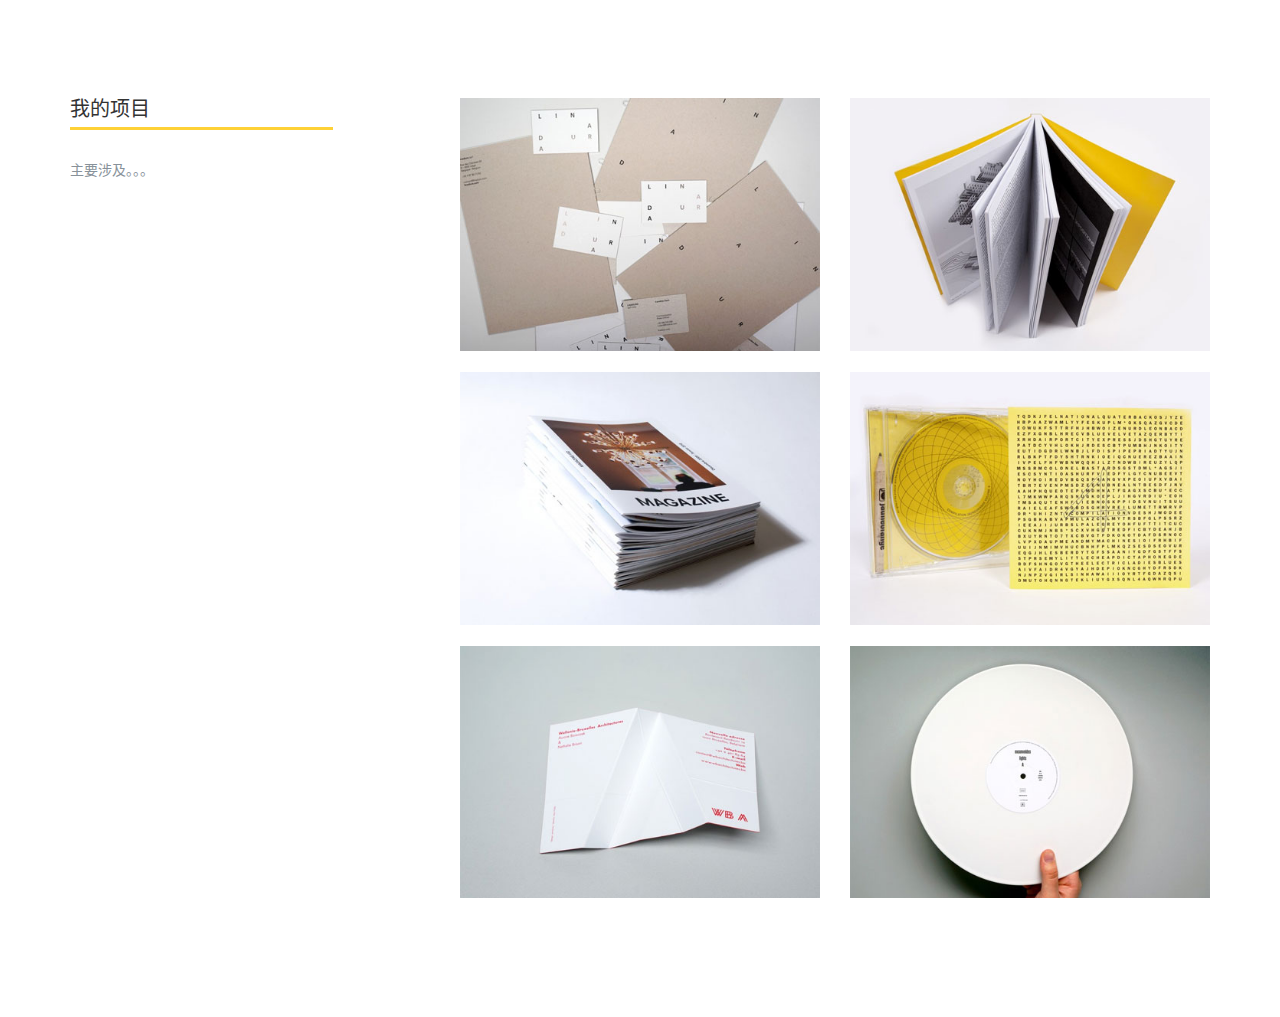
==== skills.html @ aedcab9d "add skills" ====
<!DOCTYPE html>
<html lang="zh-CN">
<head>
    <meta charset="UTF-8">
    <meta http-equiv="X-UA-Compatible" content="IE=edge">
    <meta name="viewport" content="width=device-width,initial-scale=1">

    <title>Projects</title>

    <!-- Bootstrap -->
    <link href="css/bootstrap.min.css" rel="stylesheet">

    <!-- style.css -->
    <link href="css/skills-style.css" rel="stylesheet">

    <!--&lt;!&ndash; Animate.css &ndash;&gt;-->
    <!--<link rel="stylesheet" href="./css/animate.css">-->

    <!-- 以下两个插件用于在IE8以及以下版本浏览器支持HTML5元素和媒体查询，如果不需要用可以移除 -->
    <!--[if lt IE 9]>
    <!--<script src="https://oss.maxcdn.com/libs/html5shiv/3.7.0/html5shiv.js"></script>-->
    <!--<script src="https://oss.maxcdn.com/libs/respond.js/1.4.2/respond.min.js"></script>-->
    <![endif]-->

</head>
<body>
    <!-- projects -->
    <section data-spy="scroll" id="projects">
        <div class="container">
            <div class="row row-padded">
                <div class="col-md-3">
                    <h2 class="section-title to-animate">
                        我的项目
                        <span></span>
                    </h2>
                    <p class="to-animate">主要涉及。。。</p>
                </div>
                <div class="col-md-8 col-md-push-1">
                    <div class="row">
                        <div class="col-md-6 col-sm-6 col-xs-6 col-xxs-12 project to-animate">
                            <a href="">
                                <p class="overlay-title">覆盖文本-项目名称</p>
                                <p class="overlay-text">覆盖文本-项目技术</p>
                                <div class="overlay-bgColor"></div>
                                <img src="images/work_1.jpg" alt="" class="pro-img">
                            </a>
                        </div>
                        <div class="col-md-6 col-sm-6 col-xs-6 col-xxs-12 project to-animate">
                            <a href="">
                                <p class="overlay-title">覆盖文本-项目名称</p>
                                <p class="overlay-text">覆盖文本-项目技术</p>
                                <div class="overlay-bgColor"></div>
                                <img src="images/work_2.jpg" alt=""  class="pro-img">
                            </a>
                        </div>
                        <div class="col-md-6 col-sm-6 col-xs-6 col-xxs-12 project to-animate">
                            <a href="">
                                <p class="overlay-title">覆盖文本-项目名称</p>
                                <p class="overlay-text">覆盖文本-项目技术</p>
                                <div class="overlay-bgColor"></div>
                                <img src="images/work_3.jpg" alt=""  class="pro-img">
                            </a>
                        </div>
                        <div class="col-md-6 col-sm-6 col-xs-6 col-xxs-12 project to-animate">
                            <a href="">
                                <p class="overlay-title">覆盖文本-项目名称</p>
                                <p class="overlay-text">覆盖文本-项目技术</p>
                                <div class="overlay-bgColor"></div>
                                <img src="images/work_4.jpg" alt=""  class="pro-img">
                            </a>
                        </div>
                        <div class="col-md-6 col-sm-6 col-xs-6 col-xxs-12 project to-animate">
                            <a href="">
                                <p class="overlay-title">覆盖文本-项目名称</p>
                                <p class="overlay-text">覆盖文本-项目技术</p>
                                <div class="overlay-bgColor"></div>
                                <img src="images/work_5.jpg" alt=""  class="pro-img">
                            </a>
                        </div>
                        <div class="col-md-6 col-sm-6 col-xs-6 col-xxs-12 project to-animate">
                            <a href="">
                                <p class="overlay-title">覆盖文本-项目名称</p>
                                <p class="overlay-text">覆盖文本-项目技术</p>
                                <div class="overlay-bgColor"></div>
                                <img src="images/work_6.jpg" alt=""  class="pro-img">
                            </a>
                        </div>
                    </div>
                </div>
            </div>
        </div>
    </section>

    <script src="js/jquery.min.js"></script>
    <script>
        //projectHover
        var projectHover = function(){
            $('div.project a').mouseenter(function(){
                $(this).find('.overlay-bgColor').stop().animate({
                    opacity: .8
                }, 400 );
                $(this).find('p').stop().animate({
                    opacity: 1
                }, 400 );

            }).mouseleave(function(){
                $(this).find('.overlay-bgColor, p').stop().animate({
                    opacity: 0
                }, 400 );
            });
        }

        //Animate projects
        var animateProjects = function(){
            if( $("#projects").length > 0 ){
                $("#projects .to-animate").each(function(index){
                    var el = $(this);
                    setTimeout(function(){
                        el.addClass("fadeInUp animated");
                    },index*200,'easeInOutExpo')
                })
            }
        }

        var projectsWayPoint = function() {
            if ($('#projects').length > 0 ) {
                $('#projects').waypoint( function( direction ) {
                    if( direction === 'down' && !$(this).hasClass('animated') ) {
                        setTimeout( animateProjects , 200);
                        $(this).addClass('animated');
                    }
                } , { offset: '90%' } );
            }
        };

        projectHover();
        animateProjects();
        projectsWayPoint();
    </script>
</body>
</html>
---- css/skills-style.css ----
@charset "UTF-8";

/* reset */
body,
html {
    font-family: sans-serif;       /*无衬线字体*/
    -ms-text-size-adjust: 100%;
    -webkit-text-size-adjust: 100%;
    color: #777;
    width: 100%;
}
h1 {
    font-size: 72px;
    font-weight: 700;
    margin: 0;
}
h2 {
    margin: 0;
    color: #333;
    font-size: 20px;
    font-weight: 400;
}
a:hover,
a:focus {
    text-decoration: none;
    color: #fcb322;
    outline: none;
}
ul {
    list-style: none;
}
/*.to-animate {*/
    /*opacity: 0;*/
/*}*/

/* public */
.section-title {
    font-size: 20px;
    position: relative;
    font-weight: 400;
    margin-top: 0;
    margin-bottom: 1.5em;
    padding-bottom: 10px;
}
.section-title>span {
    display: block;
    width: 100%;
    bottom: 0;
    height: 3px;
    position: absolute;
    background: #fed136;
}
.row-padded {
    padding: 7em 0;
}
.text-center {
    text-align: center;
}
.current >a{
    background-color: #fed136;
    border-radius: 3px;
}

/* projects */
#projects {
    position: relative;
}
#projects .section-title+p {
    color: #88929a;
}
div.project a {
    margin-bottom: 1.5em;
    display: block;
    position: relative;
}
/*.visible {*/
/*opacity: 1!important;*/
/*color: #fff;*/
/*}*/
#projects .overlay-bgColor {
    position: absolute;
    left: 0;
    right: 0;
    bottom: 0;
    top: 0;
    background: rgba(254, 209, 54, .8);
    z-index: 8;
    opacity: 0;
}
#projects .overlay-title {
    position: absolute;
    top: 40%;
    text-align: center;
    width: 100%;
    margin-top: -15px;
    z-index: 9;
    color: #fff;
    font-size: 20px;
    opacity: 0;
}
#projects .overlay-text {
    position: absolute;
    top: 60%;
    text-align: center;
    width: 100%;
    margin-top: -15px;
    z-index: 9;
    color: #fff;
    font-size: 16px;
    opacity: 0;
}
@media screen and (max-width: 480px) {
    .col-xxs-12 {
        float: none;
        display: block;
        clear: both;
        width: 100%;
    }
}
.pro-img {
    display: block;
    max-width: 100%;
    height: auto;
}
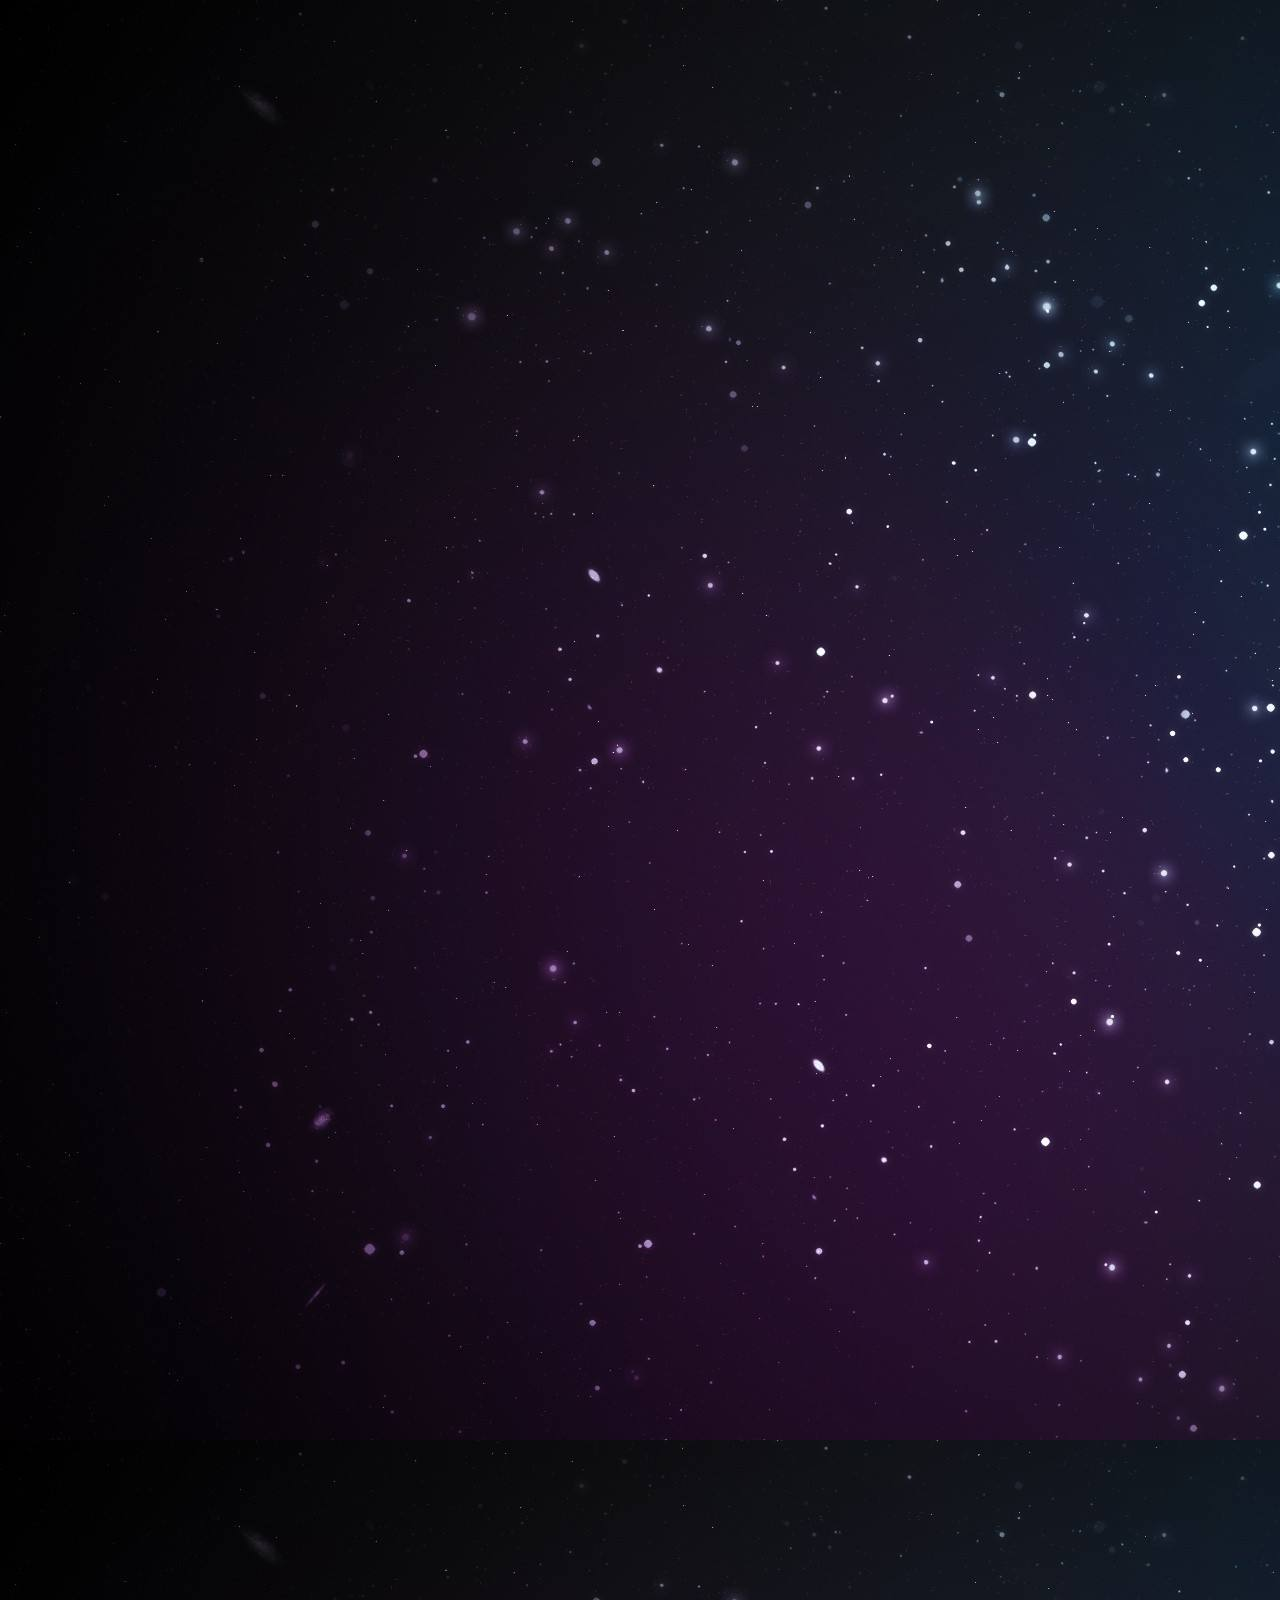
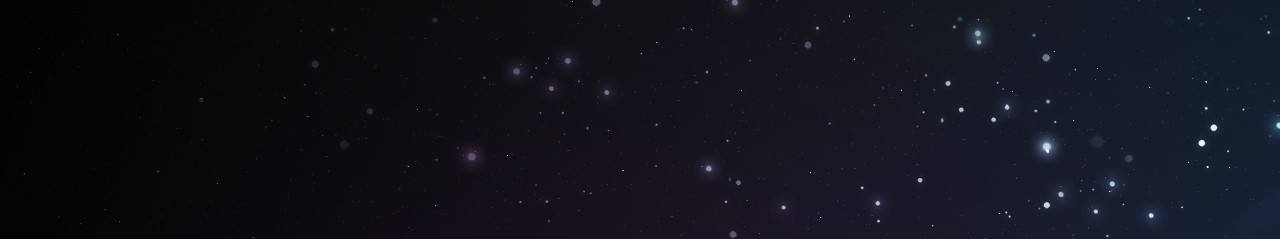
==== commit 344b4e2e: "a" ====
--- a/skills.html
+++ b/skills.html
@@ -14,7 +14,7 @@
     <link href="css/skills-style.css" rel="stylesheet">
 
     <!--&lt;!&ndash; Animate.css &ndash;&gt;-->
-    <!--<link rel="stylesheet" href="./css/animate.css">-->
+    <link rel="stylesheet" href="./css/animate.css">
 
     <!-- 以下两个插件用于在IE8以及以下版本浏览器支持HTML5元素和媒体查询，如果不需要用可以移除 -->
     <!--[if lt IE 9]>
@@ -85,6 +85,54 @@
                                 <img src="images/work_6.jpg" alt=""  class="pro-img">
                             </a>
                         </div>
+                        <div class="col-md-6 col-sm-6 col-xs-6 col-xxs-12 project to-animate">
+                            <a href="">
+                                <p class="overlay-title">覆盖文本-项目名称</p>
+                                <p class="overlay-text">覆盖文本-项目技术</p>
+                                <div class="overlay-bgColor"></div>
+                                <img src="images/work_5.jpg" alt=""  class="pro-img">
+                            </a>
+                        </div>
+                        <div class="col-md-6 col-sm-6 col-xs-6 col-xxs-12 project to-animate">
+                            <a href="">
+                                <p class="overlay-title">覆盖文本-项目名称</p>
+                                <p class="overlay-text">覆盖文本-项目技术</p>
+                                <div class="overlay-bgColor"></div>
+                                <img src="images/work_6.jpg" alt=""  class="pro-img">
+                            </a>
+                        </div>
+                        <div class="col-md-6 col-sm-6 col-xs-6 col-xxs-12 project to-animate">
+                            <a href="">
+                                <p class="overlay-title">覆盖文本-项目名称</p>
+                                <p class="overlay-text">覆盖文本-项目技术</p>
+                                <div class="overlay-bgColor"></div>
+                                <img src="images/work_5.jpg" alt=""  class="pro-img">
+                            </a>
+                        </div>
+                        <div class="col-md-6 col-sm-6 col-xs-6 col-xxs-12 project to-animate">
+                            <a href="">
+                                <p class="overlay-title">覆盖文本-项目名称</p>
+                                <p class="overlay-text">覆盖文本-项目技术</p>
+                                <div class="overlay-bgColor"></div>
+                                <img src="images/work_6.jpg" alt=""  class="pro-img">
+                            </a>
+                        </div>
+                        <div class="col-md-6 col-sm-6 col-xs-6 col-xxs-12 project to-animate">
+                            <a href="">
+                                <p class="overlay-title">覆盖文本-项目名称</p>
+                                <p class="overlay-text">覆盖文本-项目技术</p>
+                                <div class="overlay-bgColor"></div>
+                                <img src="images/work_5.jpg" alt=""  class="pro-img">
+                            </a>
+                        </div>
+                        <div class="col-md-6 col-sm-6 col-xs-6 col-xxs-12 project to-animate">
+                            <a href="">
+                                <p class="overlay-title">覆盖文本-项目名称</p>
+                                <p class="overlay-text">覆盖文本-项目技术</p>
+                                <div class="overlay-bgColor"></div>
+                                <img src="images/work_6.jpg" alt=""  class="pro-img">
+                            </a>
+                        </div>
                     </div>
                 </div>
             </div>
@@ -92,7 +140,11 @@
     </section>
 
     <script src="js/jquery.min.js"></script>
+<script src="http://static.ricefur.cn/static/resume/js/jquery.easing.1.3.js"></script>
+    <script src="http://static.ricefur.cn/static/resume/js/jquery.waypoints.min.js"></script>
+	
     <script>
+    $(function(){
         //projectHover
         var projectHover = function(){
             $('div.project a').mouseenter(function(){
@@ -136,6 +188,7 @@
         projectHover();
         animateProjects();
         projectsWayPoint();
+    });
     </script>
 </body>
 </html>--- a/css/skills-style.css
+++ b/css/skills-style.css
@@ -16,7 +16,7 @@
 }
 h2 {
     margin: 0;
-    color: #333;
+    color: #fff;
     font-size: 20px;
     font-weight: 400;
 }
@@ -29,9 +29,9 @@
 ul {
     list-style: none;
 }
-/*.to-animate {*/
-    /*opacity: 0;*/
-/*}*/
+.to-animate {
+    opacity: 0;
+}
 
 /* public */
 .section-title {
@@ -64,6 +64,7 @@
 /* projects */
 #projects {
     position: relative;
+    background-image: url(../images/header_bg.jpg);
 }
 #projects .section-title+p {
     color: #88929a;
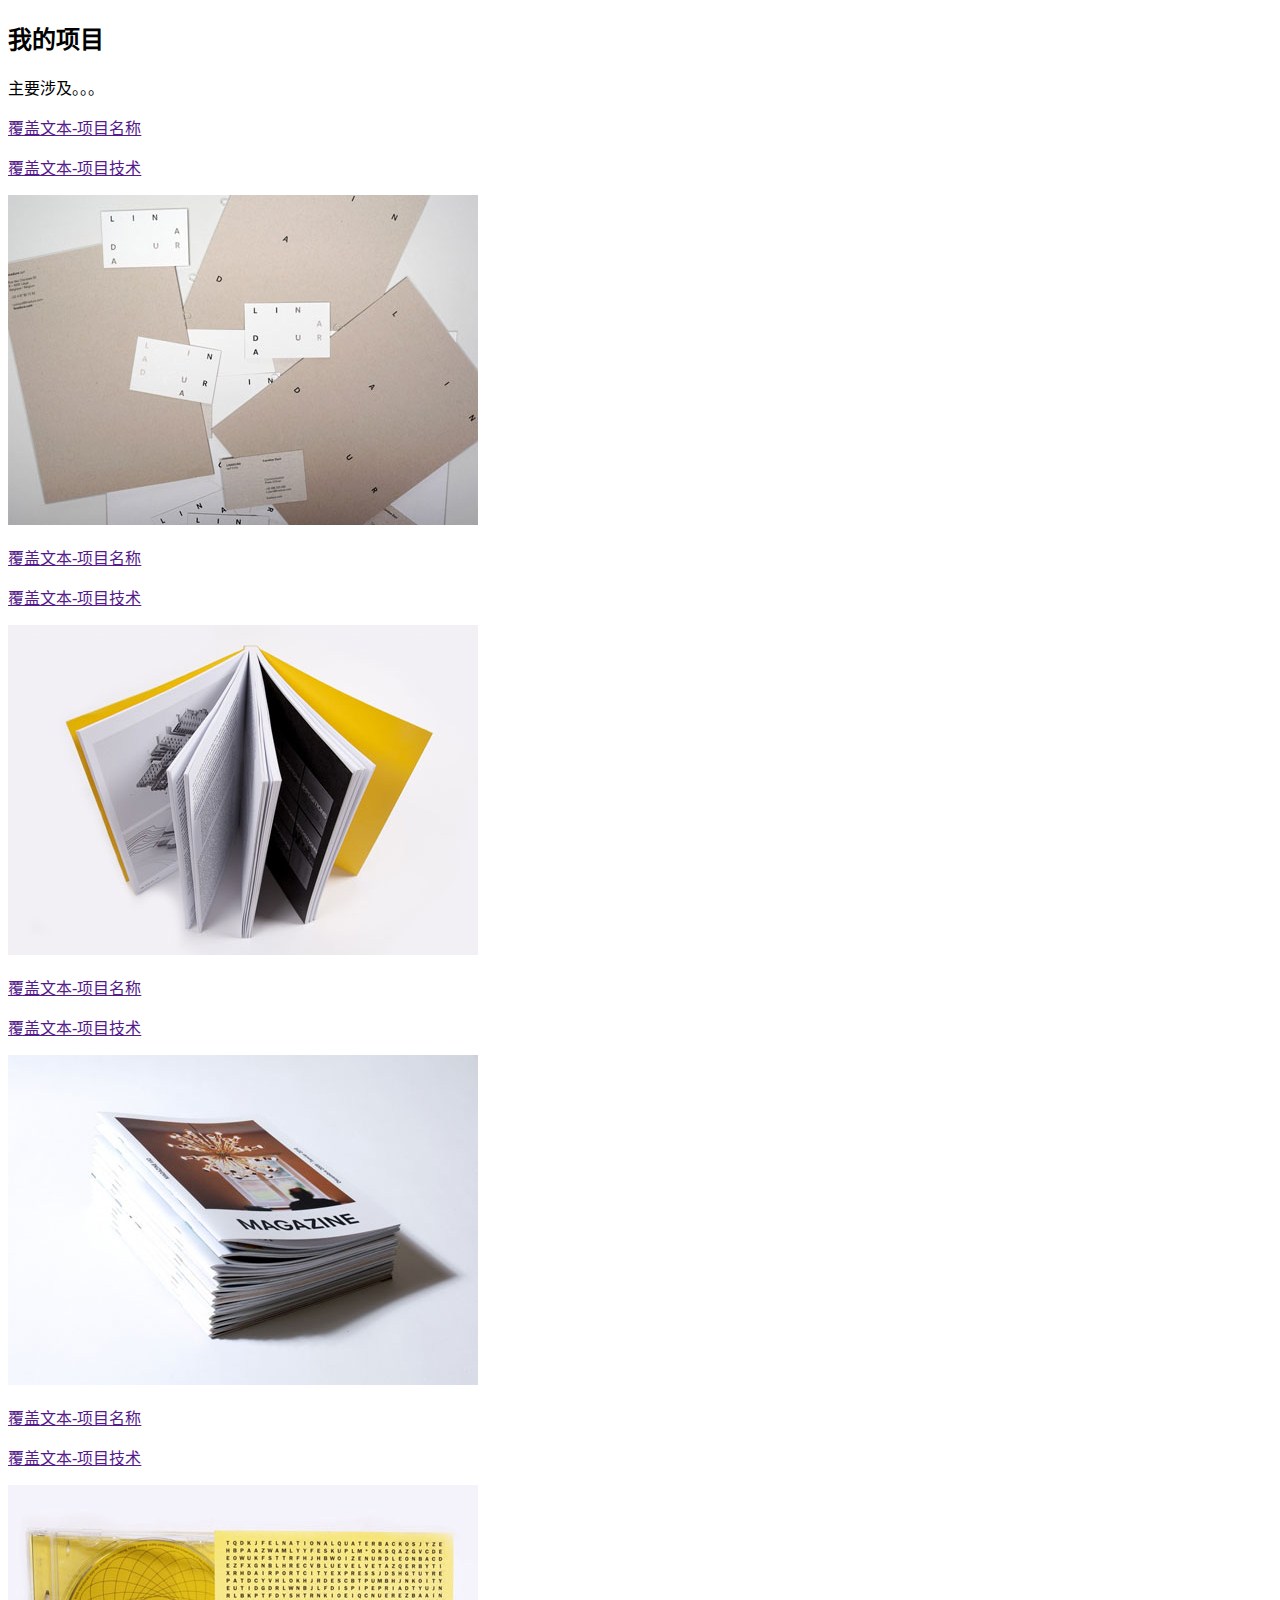
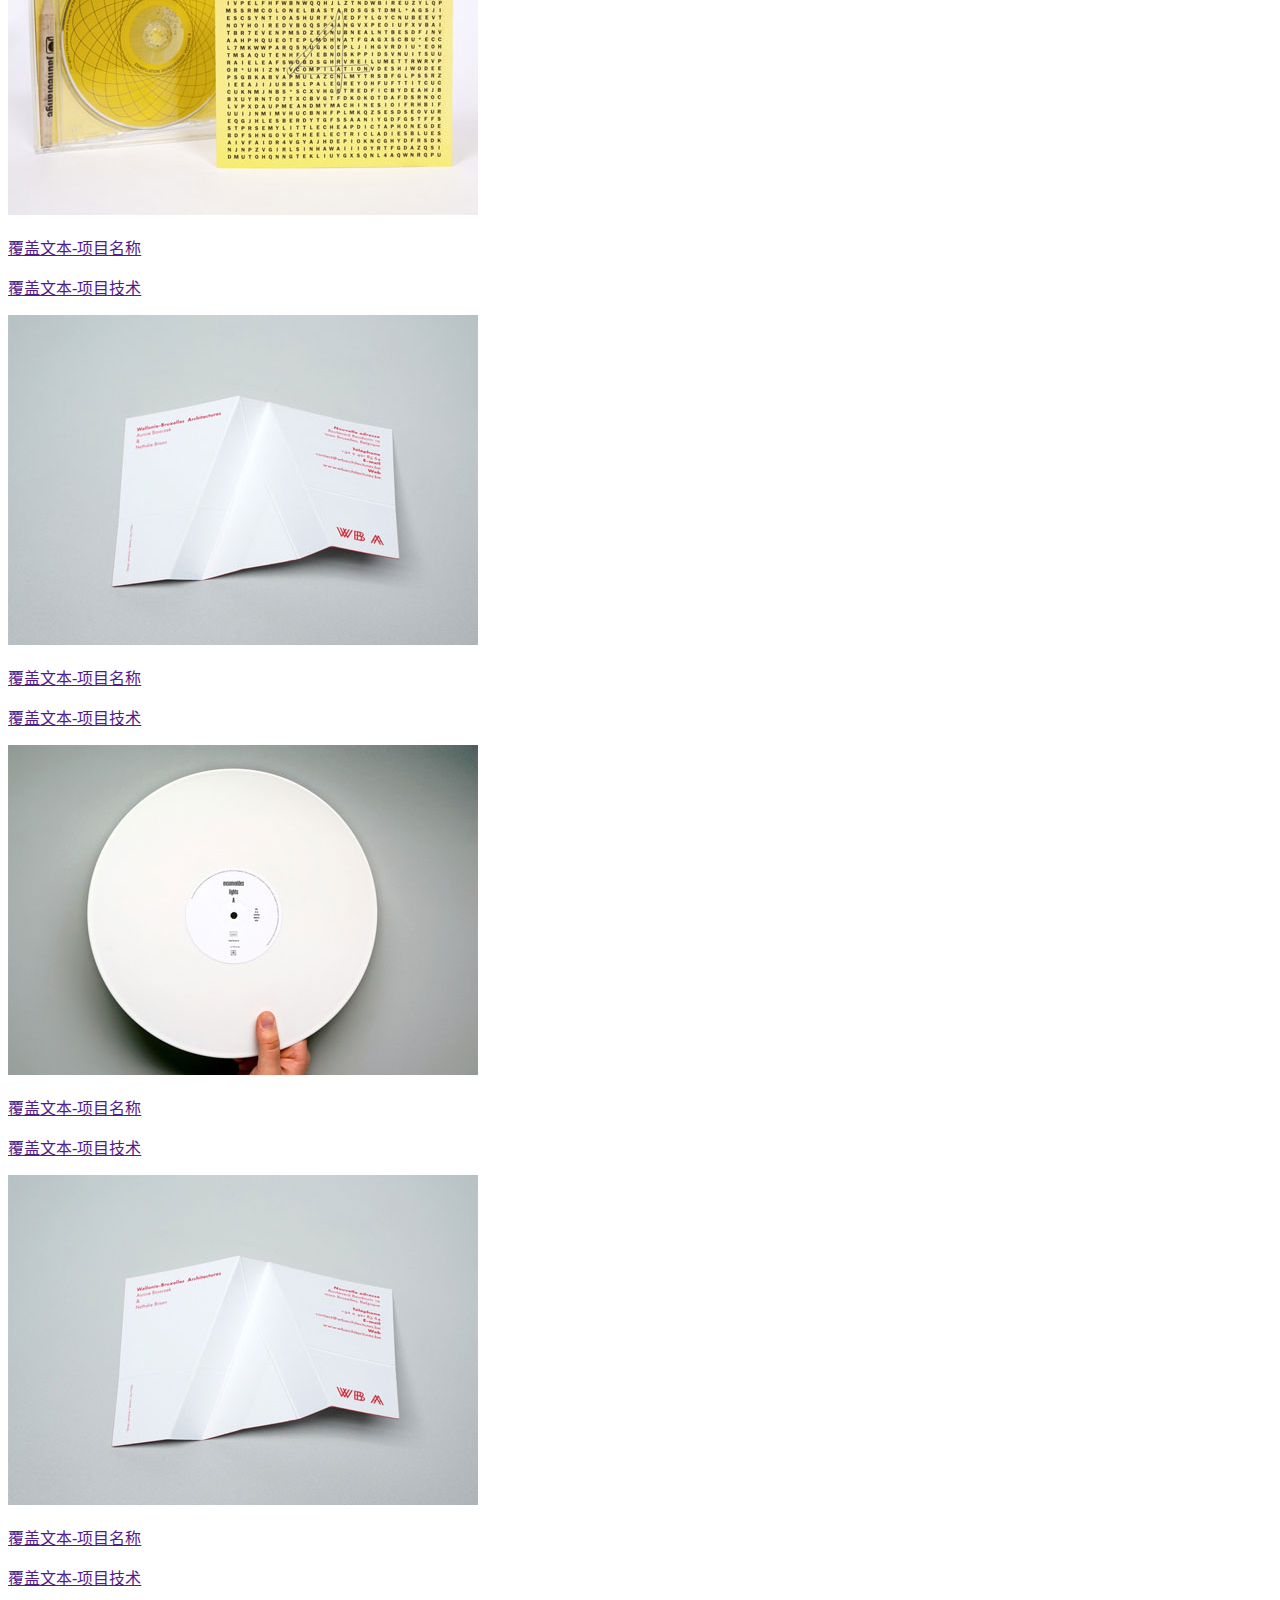
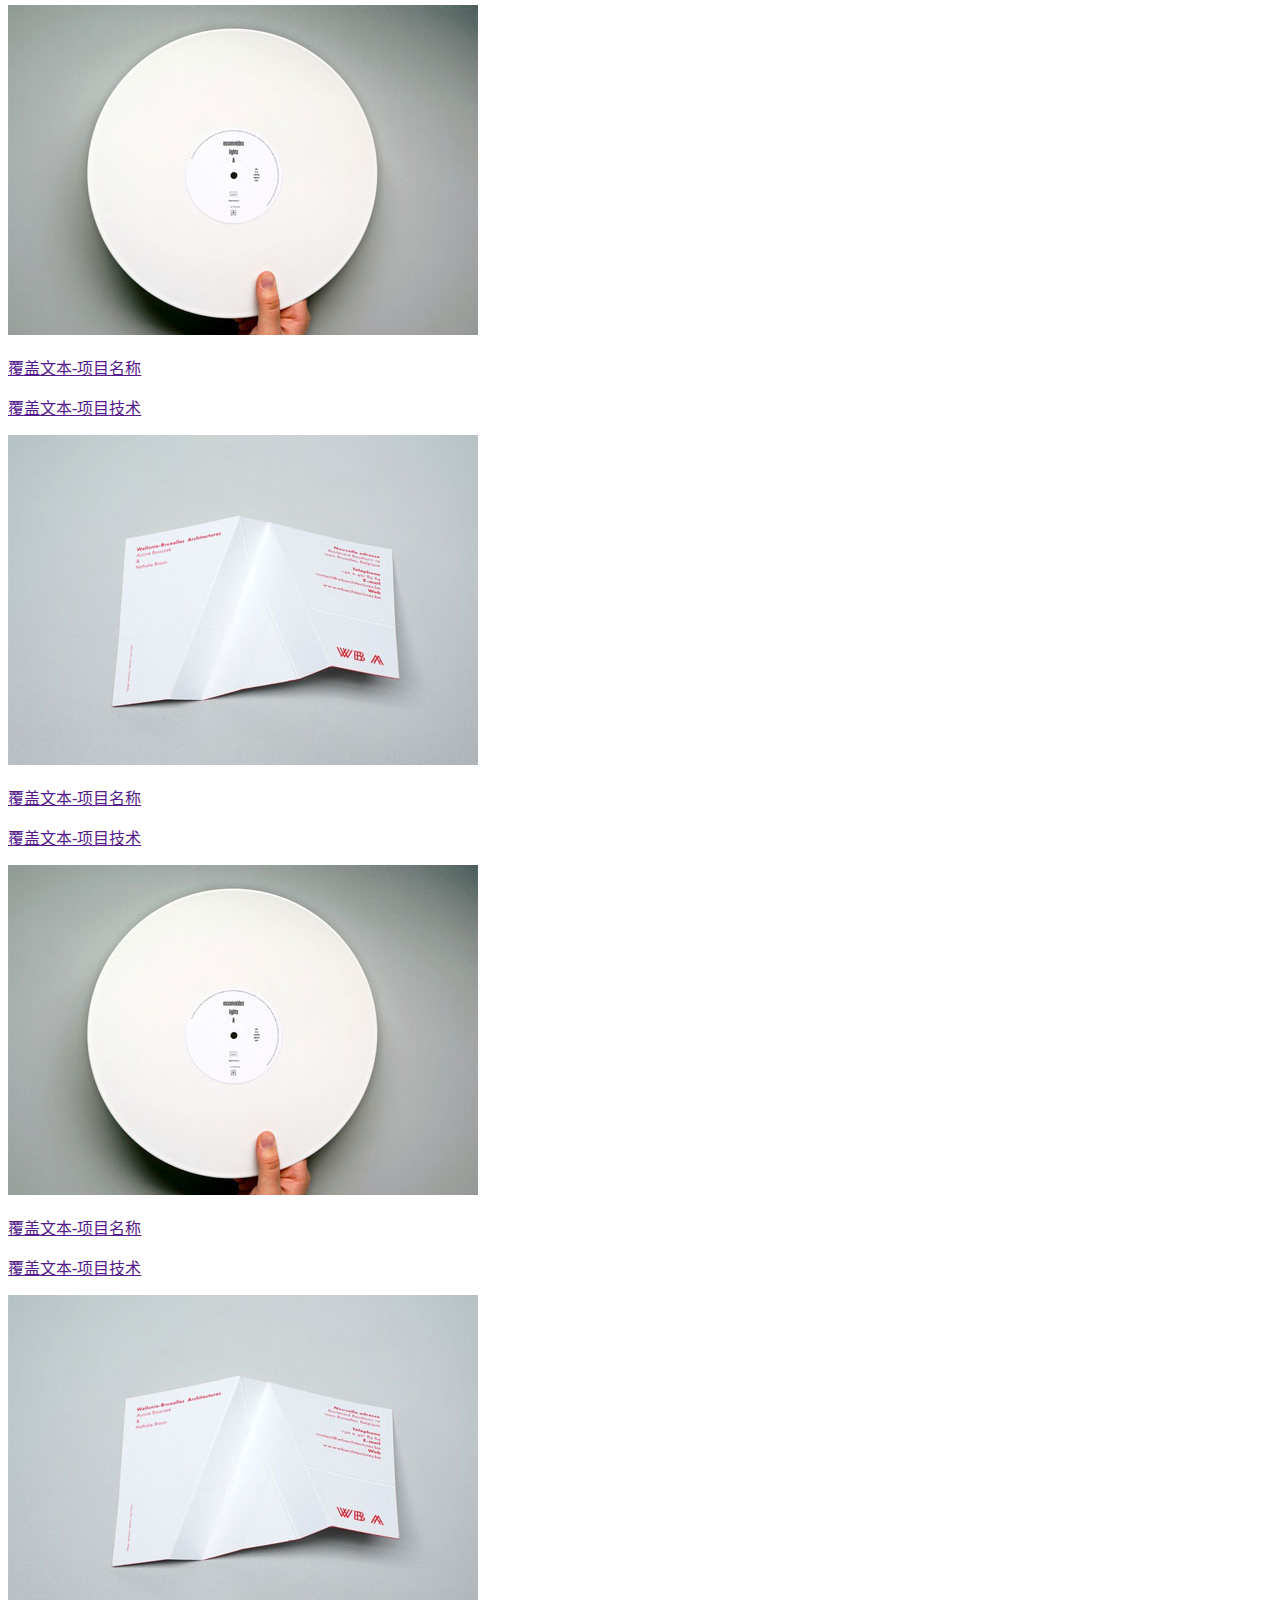
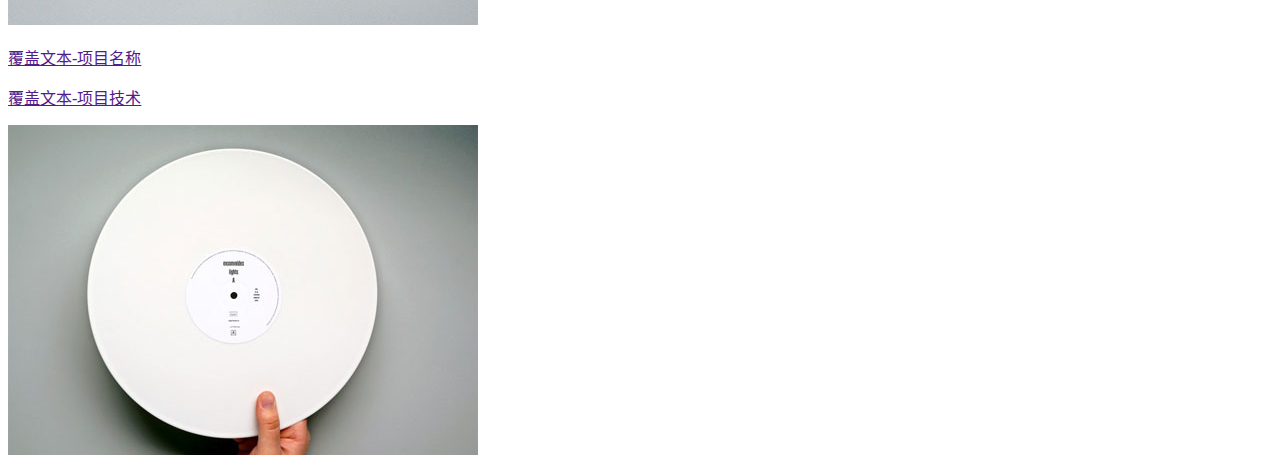
==== commit 96e886ac: "a" ====
--- a/skills.html
+++ b/skills.html
@@ -8,13 +8,13 @@
     <title>Projects</title>
 
     <!-- Bootstrap -->
-    <link href="css/bootstrap.min.css" rel="stylesheet">
+    <link href="http://static.ricefur.cn/static/resume/css/bootstrap.min.css" rel="stylesheet">
 
     <!-- style.css -->
-    <link href="css/skills-style.css" rel="stylesheet">
+    <link href="http://static.ricefur.cn/static/resume/css/skills-style.css" rel="stylesheet">
 
     <!--&lt;!&ndash; Animate.css &ndash;&gt;-->
-    <link rel="stylesheet" href="./css/animate.css">
+    <link rel="stylesheet" href="http://static.ricefur.cn/static/resume/css/animate.css">
 
     <!-- 以下两个插件用于在IE8以及以下版本浏览器支持HTML5元素和媒体查询，如果不需要用可以移除 -->
     <!--[if lt IE 9]>
@@ -139,7 +139,7 @@
         </div>
     </section>
 
-    <script src="js/jquery.min.js"></script>
+    <script src="http://static.ricefur.cn/static/resume/js/jquery.min.js"></script>
 <script src="http://static.ricefur.cn/static/resume/js/jquery.easing.1.3.js"></script>
     <script src="http://static.ricefur.cn/static/resume/js/jquery.waypoints.min.js"></script>
 	
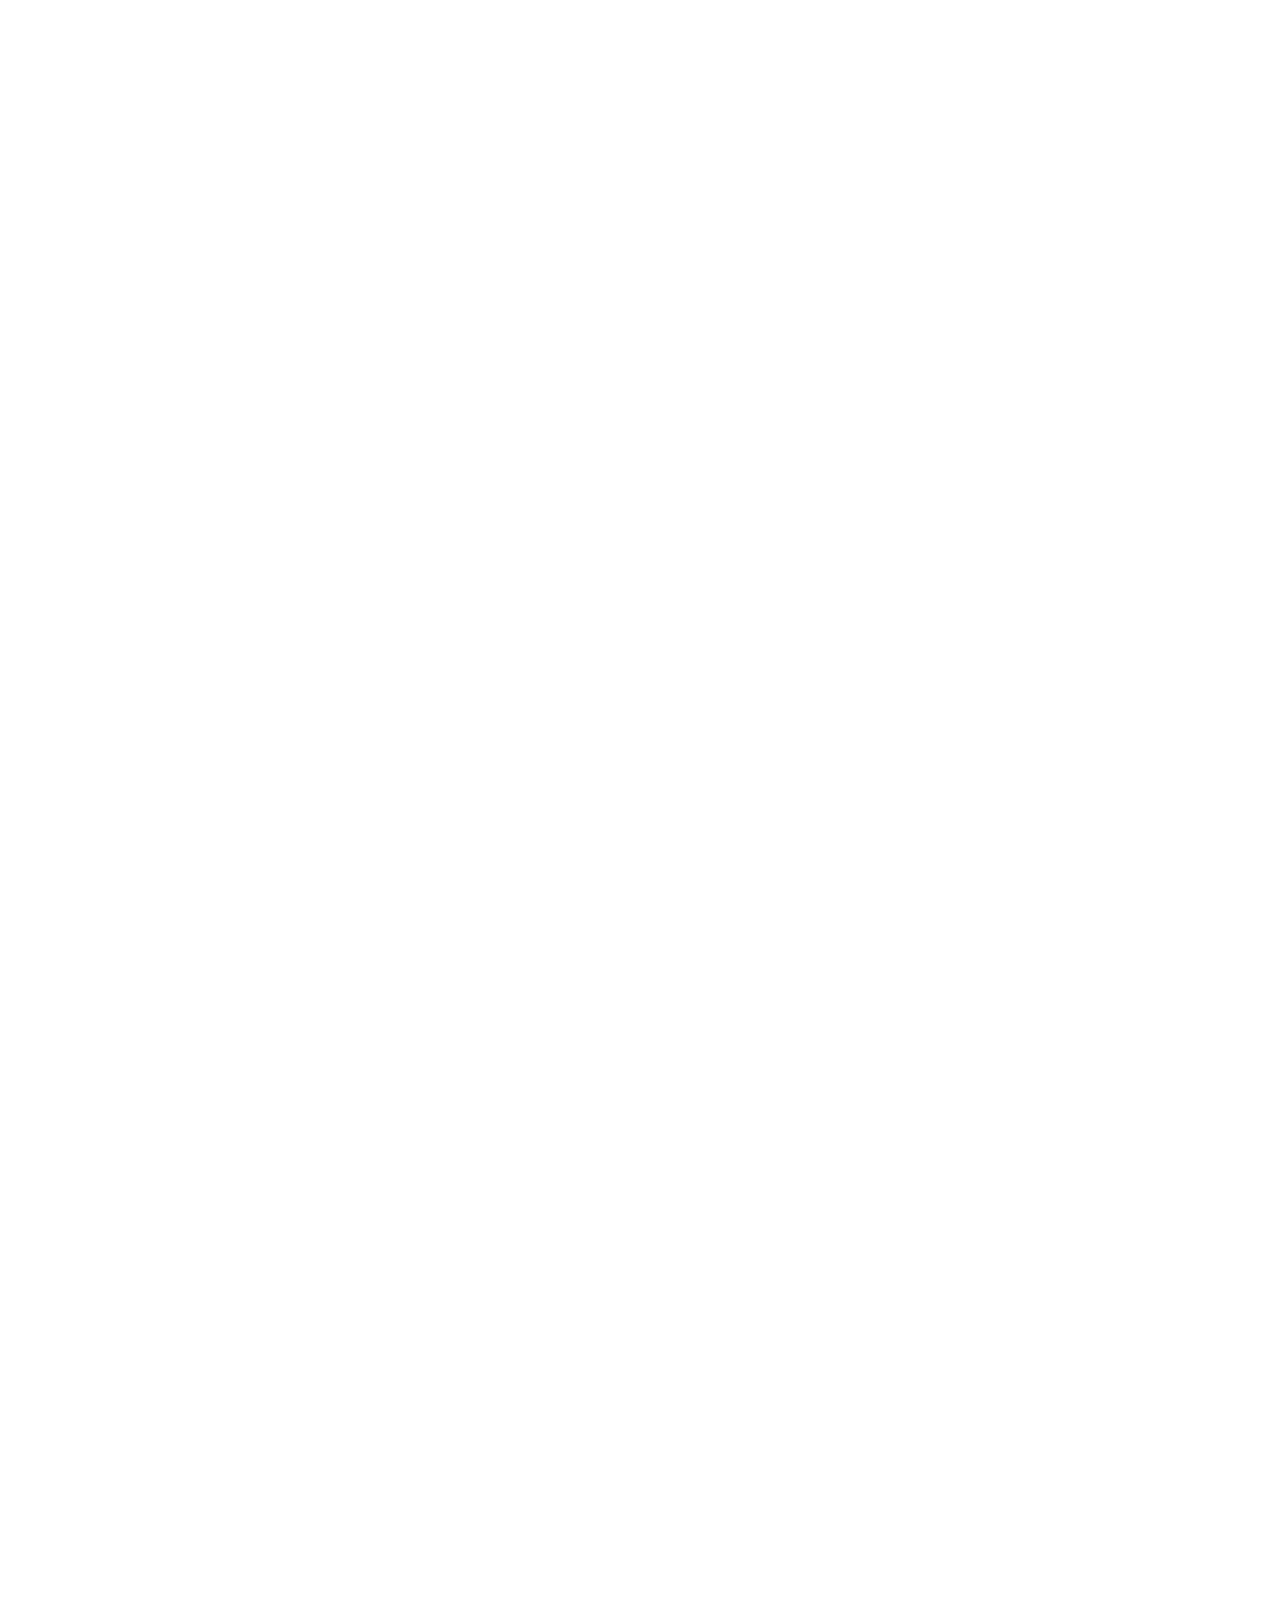
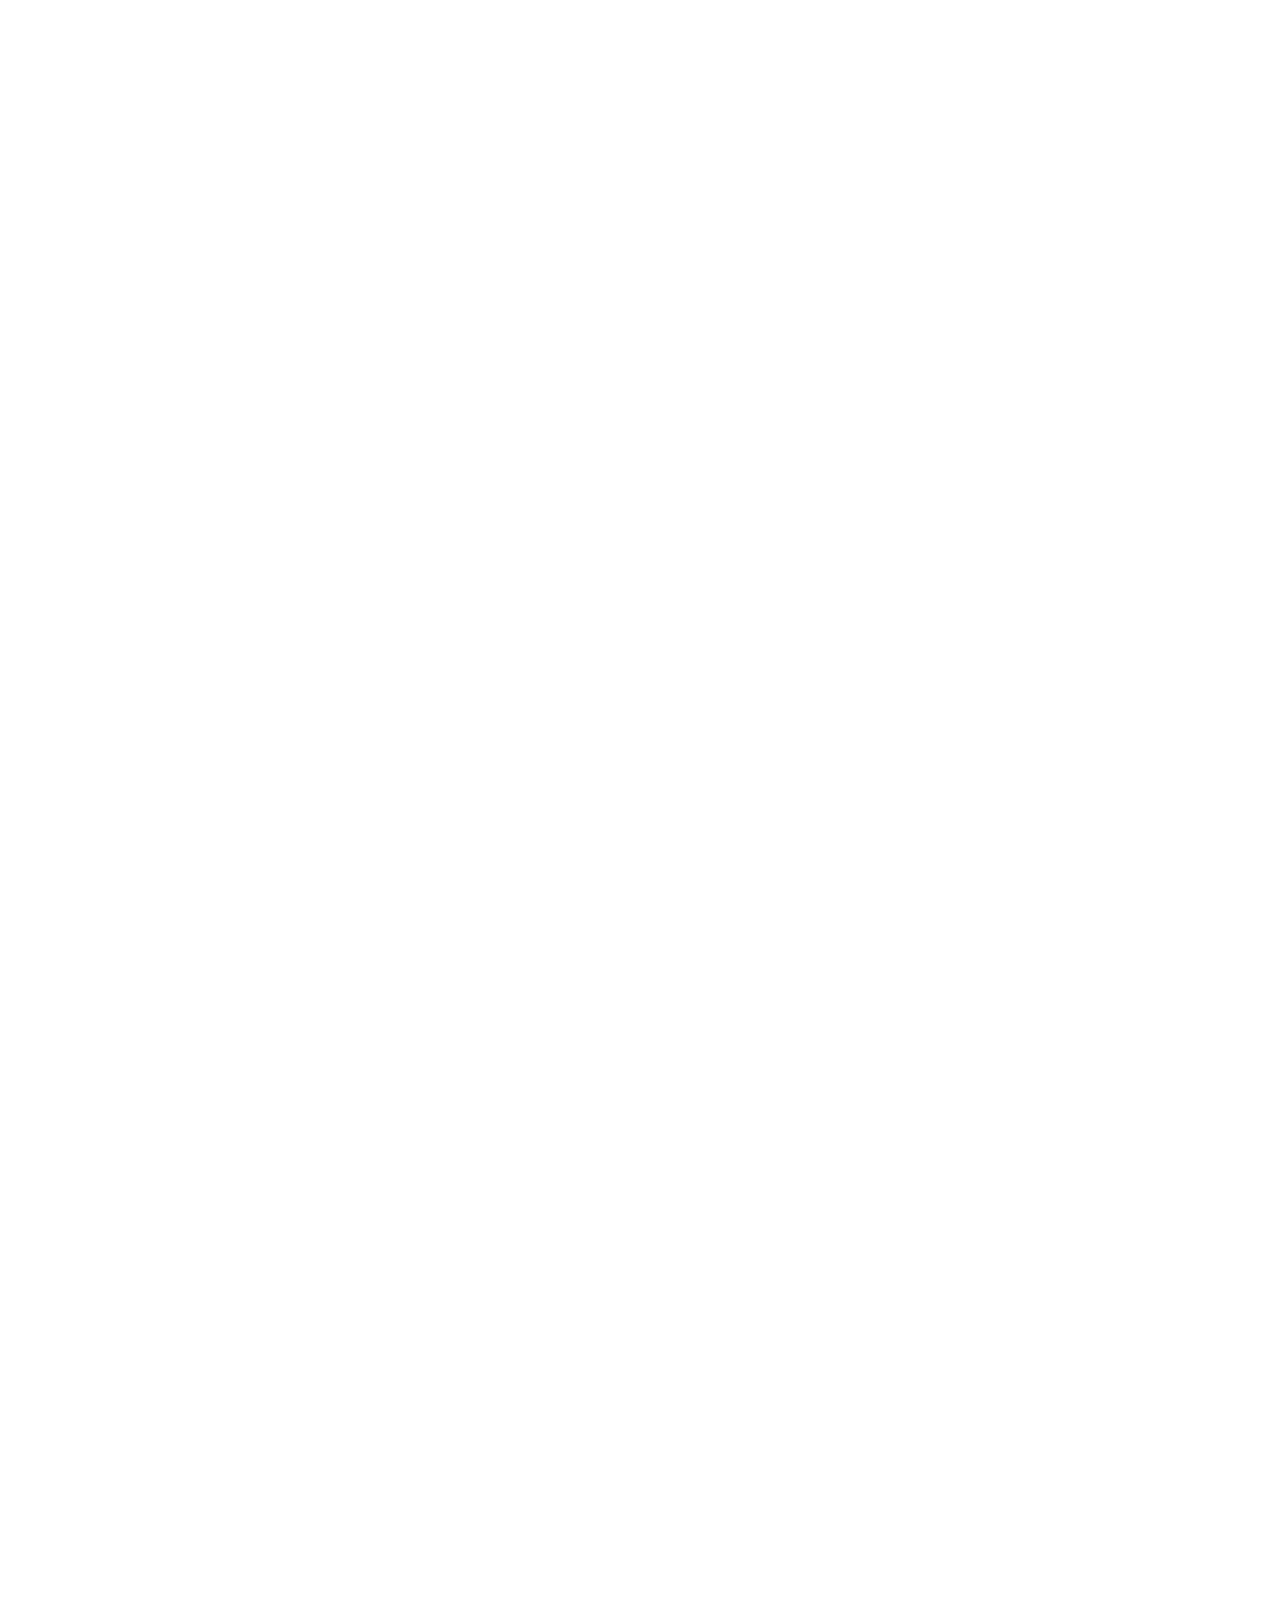
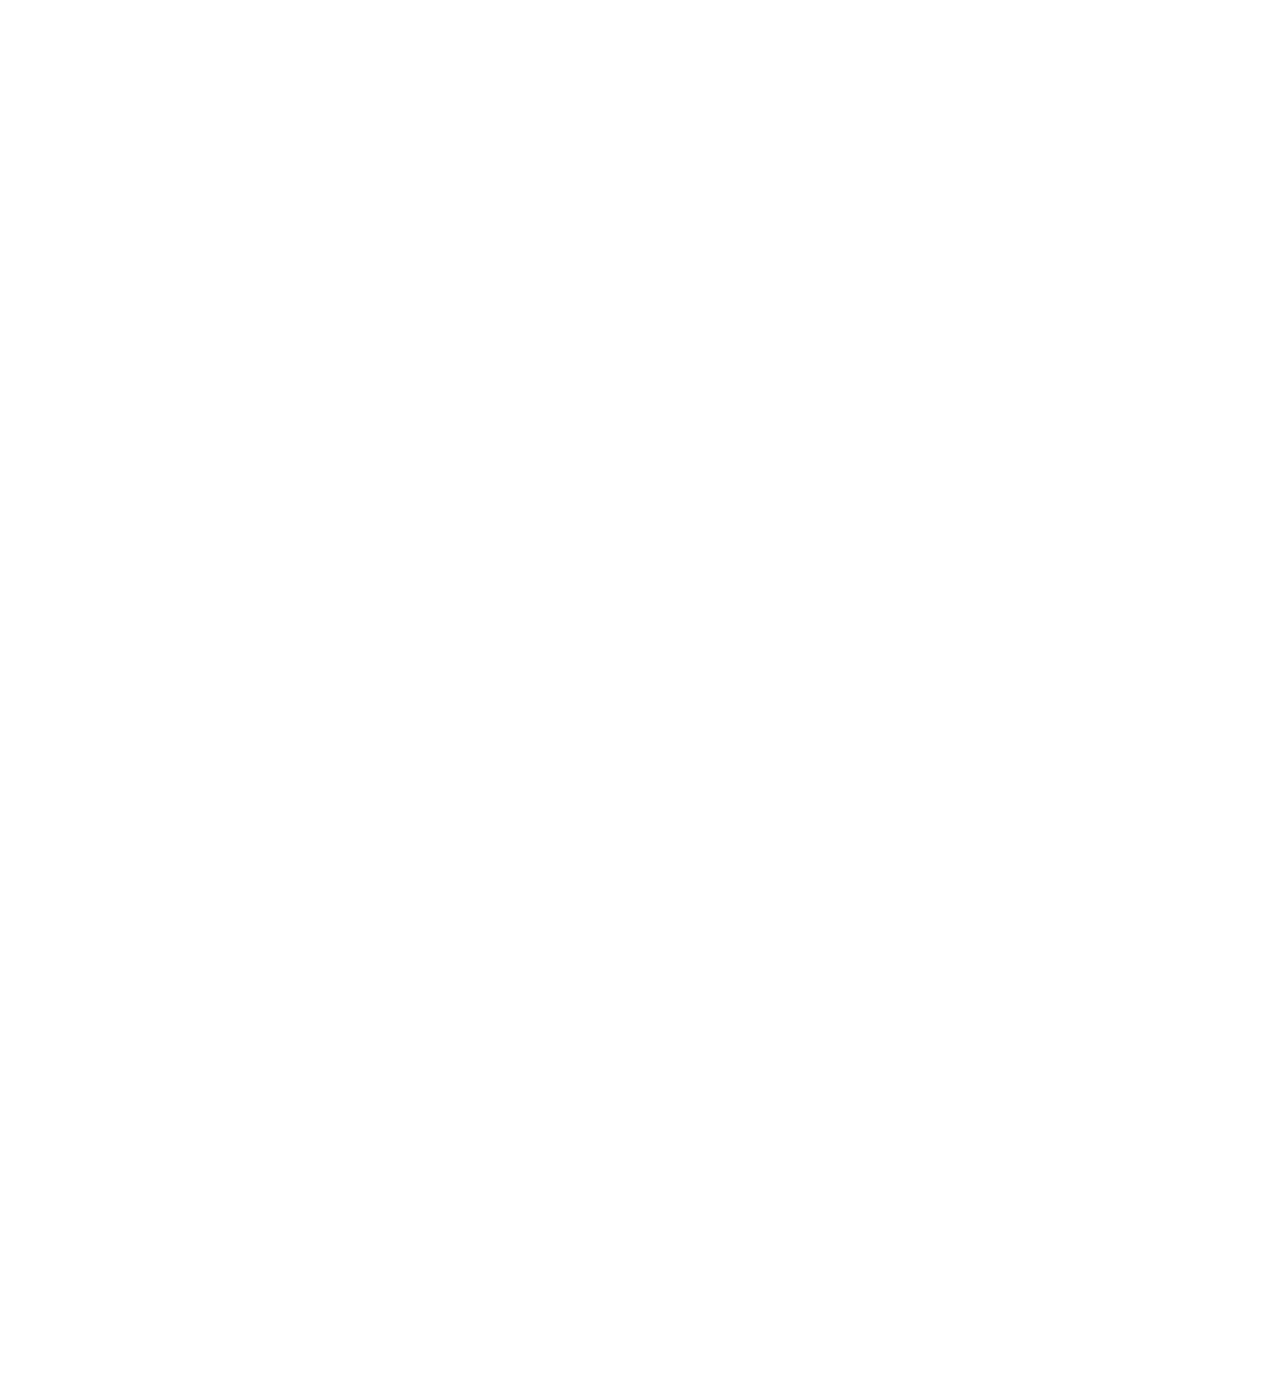
==== commit c23368c1: "update skills img" ====
--- a/skills.html
+++ b/skills.html
@@ -11,10 +11,11 @@
     <link href="http://static.ricefur.cn/static/resume/css/bootstrap.min.css" rel="stylesheet">
 
     <!-- style.css -->
-    <link href="http://static.ricefur.cn/static/resume/css/skills-style.css" rel="stylesheet">
+    <link href="css/skills-style.css" rel="stylesheet">
 
     <!--&lt;!&ndash; Animate.css &ndash;&gt;-->
     <link rel="stylesheet" href="http://static.ricefur.cn/static/resume/css/animate.css">
+    <link rel="stylesheet" href="css/style.css">
 
     <!-- 以下两个插件用于在IE8以及以下版本浏览器支持HTML5元素和媒体查询，如果不需要用可以移除 -->
     <!--[if lt IE 9]>
@@ -38,99 +39,107 @@
                 <div class="col-md-8 col-md-push-1">
                     <div class="row">
                         <div class="col-md-6 col-sm-6 col-xs-6 col-xxs-12 project to-animate">
-                            <a href="">
-                                <p class="overlay-title">覆盖文本-项目名称</p>
-                                <p class="overlay-text">覆盖文本-项目技术</p>
-                                <div class="overlay-bgColor"></div>
-                                <img src="images/work_1.jpg" alt="" class="pro-img">
-                            </a>
-                        </div>
-                        <div class="col-md-6 col-sm-6 col-xs-6 col-xxs-12 project to-animate">
-                            <a href="">
-                                <p class="overlay-title">覆盖文本-项目名称</p>
-                                <p class="overlay-text">覆盖文本-项目技术</p>
-                                <div class="overlay-bgColor"></div>
-                                <img src="images/work_2.jpg" alt=""  class="pro-img">
-                            </a>
-                        </div>
-                        <div class="col-md-6 col-sm-6 col-xs-6 col-xxs-12 project to-animate">
-                            <a href="">
-                                <p class="overlay-title">覆盖文本-项目名称</p>
-                                <p class="overlay-text">覆盖文本-项目技术</p>
-                                <div class="overlay-bgColor"></div>
-                                <img src="images/work_3.jpg" alt=""  class="pro-img">
-                            </a>
-                        </div>
-                        <div class="col-md-6 col-sm-6 col-xs-6 col-xxs-12 project to-animate">
-                            <a href="">
-                                <p class="overlay-title">覆盖文本-项目名称</p>
-                                <p class="overlay-text">覆盖文本-项目技术</p>
-                                <div class="overlay-bgColor"></div>
-                                <img src="images/work_4.jpg" alt=""  class="pro-img">
-                            </a>
-                        </div>
-                        <div class="col-md-6 col-sm-6 col-xs-6 col-xxs-12 project to-animate">
-                            <a href="">
-                                <p class="overlay-title">覆盖文本-项目名称</p>
-                                <p class="overlay-text">覆盖文本-项目技术</p>
-                                <div class="overlay-bgColor"></div>
-                                <img src="images/work_5.jpg" alt=""  class="pro-img">
-                            </a>
-                        </div>
-                        <div class="col-md-6 col-sm-6 col-xs-6 col-xxs-12 project to-animate">
-                            <a href="">
-                                <p class="overlay-title">覆盖文本-项目名称</p>
-                                <p class="overlay-text">覆盖文本-项目技术</p>
-                                <div class="overlay-bgColor"></div>
-                                <img src="images/work_6.jpg" alt=""  class="pro-img">
-                            </a>
-                        </div>
-                        <div class="col-md-6 col-sm-6 col-xs-6 col-xxs-12 project to-animate">
-                            <a href="">
-                                <p class="overlay-title">覆盖文本-项目名称</p>
-                                <p class="overlay-text">覆盖文本-项目技术</p>
-                                <div class="overlay-bgColor"></div>
-                                <img src="images/work_5.jpg" alt=""  class="pro-img">
-                            </a>
-                        </div>
-                        <div class="col-md-6 col-sm-6 col-xs-6 col-xxs-12 project to-animate">
-                            <a href="">
-                                <p class="overlay-title">覆盖文本-项目名称</p>
-                                <p class="overlay-text">覆盖文本-项目技术</p>
-                                <div class="overlay-bgColor"></div>
-                                <img src="images/work_6.jpg" alt=""  class="pro-img">
-                            </a>
-                        </div>
-                        <div class="col-md-6 col-sm-6 col-xs-6 col-xxs-12 project to-animate">
-                            <a href="">
-                                <p class="overlay-title">覆盖文本-项目名称</p>
-                                <p class="overlay-text">覆盖文本-项目技术</p>
-                                <div class="overlay-bgColor"></div>
-                                <img src="images/work_5.jpg" alt=""  class="pro-img">
-                            </a>
-                        </div>
-                        <div class="col-md-6 col-sm-6 col-xs-6 col-xxs-12 project to-animate">
-                            <a href="">
-                                <p class="overlay-title">覆盖文本-项目名称</p>
-                                <p class="overlay-text">覆盖文本-项目技术</p>
-                                <div class="overlay-bgColor"></div>
-                                <img src="images/work_6.jpg" alt=""  class="pro-img">
-                            </a>
-                        </div>
-                        <div class="col-md-6 col-sm-6 col-xs-6 col-xxs-12 project to-animate">
-                            <a href="">
-                                <p class="overlay-title">覆盖文本-项目名称</p>
-                                <p class="overlay-text">覆盖文本-项目技术</p>
-                                <div class="overlay-bgColor"></div>
-                                <img src="images/work_5.jpg" alt=""  class="pro-img">
-                            </a>
-                        </div>
-                        <div class="col-md-6 col-sm-6 col-xs-6 col-xxs-12 project to-animate">
-                            <a href="">
-                                <p class="overlay-title">覆盖文本-项目名称</p>
-                                <p class="overlay-text">覆盖文本-项目技术</p>
-                                <div class="overlay-bgColor"></div>
-                                <img src="images/work_6.jpg" alt=""  class="pro-img">
+                            <div class="mobile-show">
+                                <p class="mobile-show-title">覆盖文本-项目名称</p>
+                                <p class="mobile-show-text">覆盖文本-项目技术</p>
+                            </div>
+                            <a href="">
+                                <p class="overlay-title">覆盖文本-项目名称</p>
+                                <p class="overlay-text">覆盖文本-项目技术</p>
+                                <div class="overlay-bgColor"></div>
+                                <img src="images/pjt_1.jpg" alt="" class="pro-img">
+                            </a>
+                        </div>
+                        <div class="col-md-6 col-sm-6 col-xs-6 col-xxs-12 project to-animate">
+                            <div class="mobile-show">
+                                <p class="mobile-show-title">覆盖文本-项目名称</p>
+                                <p class="mobile-show-text">覆盖文本-项目技术</p>
+                            </div>
+                            <a href="">
+                                <p class="overlay-title">覆盖文本-项目名称</p>
+                                <p class="overlay-text">覆盖文本-项目技术</p>
+                                <div class="overlay-bgColor"></div>
+                                <img src="images/pjt_2.jpg" alt=""  class="pro-img">
+                            </a>
+                        </div>
+                        <div class="col-md-6 col-sm-6 col-xs-6 col-xxs-12 project to-animate">
+                            <a href="">
+                                <p class="overlay-title">覆盖文本-项目名称</p>
+                                <p class="overlay-text">覆盖文本-项目技术</p>
+                                <div class="overlay-bgColor"></div>
+                                <img src="images/pjt_3.jpg" alt=""  class="pro-img">
+                            </a>
+                        </div>
+                        <div class="col-md-6 col-sm-6 col-xs-6 col-xxs-12 project to-animate">
+                            <a href="">
+                                <p class="overlay-title">覆盖文本-项目名称</p>
+                                <p class="overlay-text">覆盖文本-项目技术</p>
+                                <div class="overlay-bgColor"></div>
+                                <img src="images/pjt_4.jpg" alt=""  class="pro-img">
+                            </a>
+                        </div>
+                        <div class="col-md-6 col-sm-6 col-xs-6 col-xxs-12 project to-animate">
+                            <a href="">
+                                <p class="overlay-title">覆盖文本-项目名称</p>
+                                <p class="overlay-text">覆盖文本-项目技术</p>
+                                <div class="overlay-bgColor"></div>
+                                <img src="images/pjt_5.jpg" alt=""  class="pro-img">
+                            </a>
+                        </div>
+                        <div class="col-md-6 col-sm-6 col-xs-6 col-xxs-12 project to-animate">
+                            <a href="">
+                                <p class="overlay-title">覆盖文本-项目名称</p>
+                                <p class="overlay-text">覆盖文本-项目技术</p>
+                                <div class="overlay-bgColor"></div>
+                                <img src="images/pjt_6.jpg" alt=""  class="pro-img">
+                            </a>
+                        </div>
+                        <div class="col-md-6 col-sm-6 col-xs-6 col-xxs-12 project to-animate">
+                            <a href="">
+                                <p class="overlay-title">覆盖文本-项目名称</p>
+                                <p class="overlay-text">覆盖文本-项目技术</p>
+                                <div class="overlay-bgColor"></div>
+                                <img src="images/pjt_7.jpg" alt=""  class="pro-img">
+                            </a>
+                        </div>
+                        <div class="col-md-6 col-sm-6 col-xs-6 col-xxs-12 project to-animate">
+                            <a href="">
+                                <p class="overlay-title">覆盖文本-项目名称</p>
+                                <p class="overlay-text">覆盖文本-项目技术</p>
+                                <div class="overlay-bgColor"></div>
+                                <img src="images/pjt_8.jpg" alt=""  class="pro-img">
+                            </a>
+                        </div>
+                        <div class="col-md-6 col-sm-6 col-xs-6 col-xxs-12 project to-animate">
+                            <a href="">
+                                <p class="overlay-title">覆盖文本-项目名称</p>
+                                <p class="overlay-text">覆盖文本-项目技术</p>
+                                <div class="overlay-bgColor"></div>
+                                <img src="images/pjt_9.jpg" alt=""  class="pro-img">
+                            </a>
+                        </div>
+                        <div class="col-md-6 col-sm-6 col-xs-6 col-xxs-12 project to-animate">
+                            <a href="">
+                                <p class="overlay-title">覆盖文本-项目名称</p>
+                                <p class="overlay-text">覆盖文本-项目技术</p>
+                                <div class="overlay-bgColor"></div>
+                                <img src="images/pjt_10.jpg" alt=""  class="pro-img">
+                            </a>
+                        </div>
+                        <div class="col-md-6 col-sm-6 col-xs-6 col-xxs-12 project to-animate">
+                            <a href="">
+                                <p class="overlay-title">覆盖文本-项目名称</p>
+                                <p class="overlay-text">覆盖文本-项目技术</p>
+                                <div class="overlay-bgColor"></div>
+                                <img src="images/pjt_11.jpg" alt=""  class="pro-img">
+                            </a>
+                        </div>
+                        <div class="col-md-6 col-sm-6 col-xs-6 col-xxs-12 project to-animate">
+                            <a href="">
+                                <p class="overlay-title">覆盖文本-项目名称</p>
+                                <p class="overlay-text">覆盖文本-项目技术</p>
+                                <div class="overlay-bgColor"></div>
+                                <img src="images/pjt_12.jpg" alt=""  class="pro-img">
                             </a>
                         </div>
                     </div>
--- a/css/skills-style.css
+++ b/css/skills-style.css
@@ -0,0 +1,125 @@
+@charset "UTF-8";
+
+/* reset */
+body,
+html {
+    font-family: sans-serif;       /*无衬线字体*/
+    -ms-text-size-adjust: 100%;
+    -webkit-text-size-adjust: 100%;
+    color: #777;
+    width: 100%;
+}
+h1 {
+    font-size: 72px;
+    font-weight: 700;
+    margin: 0;
+}
+h2 {
+    margin: 0;
+    color: #fff;
+    font-size: 20px;
+    font-weight: 400;
+}
+a:hover,
+a:focus {
+    text-decoration: none;
+    color: #fcb322;
+    outline: none;
+}
+ul {
+    list-style: none;
+}
+.to-animate {
+    opacity: 0;
+}
+
+/* public */
+.section-title {
+    font-size: 20px;
+    position: relative;
+    font-weight: 400;
+    margin-top: 0;
+    margin-bottom: 1.5em;
+    padding-bottom: 10px;
+}
+.section-title>span {
+    display: block;
+    width: 100%;
+    bottom: 0;
+    height: 3px;
+    position: absolute;
+    background: #fed136;
+}
+.row-padded {
+    padding: 7em 0;
+}
+.text-center {
+    text-align: center;
+}
+.current >a{
+    background-color: #fed136;
+    border-radius: 3px;
+}
+
+/* projects */
+#projects {
+    position: relative;
+    /*background-image: url(../images/header_bg.jpg);*/
+}
+#projects .section-title+p {
+    color: #88929a;
+}
+div.project a {
+    margin-bottom: 1.5em;
+    display: block;
+    position: relative;
+}
+/*.visible {*/
+/*opacity: 1!important;*/
+/*color: #fff;*/
+/*}*/
+#projects .overlay-bgColor {
+    position: absolute;
+    left: 0;
+    right: 0;
+    bottom: 0;
+    top: 0;
+    background: rgba(254, 209, 54, .8);
+    z-index: 8;
+    opacity: 0;
+}
+#projects .overlay-title {
+    position: absolute;
+    top: 40%;
+    text-align: center;
+    width: 100%;
+    margin-top: -15px;
+    z-index: 9;
+    color: #fff;
+    font-size: 20px;
+    opacity: 0;
+}
+#projects .overlay-text {
+    position: absolute;
+    top: 60%;
+    text-align: center;
+    width: 100%;
+    margin-top: -15px;
+    z-index: 9;
+    color: #fff;
+    font-size: 16px;
+    opacity: 0;
+}
+@media screen and (max-width: 480px) {
+    .col-xxs-12 {
+        float: none;
+        display: block;
+        clear: both;
+        width: 100%;
+    }
+}
+.pro-img {
+    display: block;
+    max-width: 100%;
+    height: auto;
+}--- a/css/style.css
+++ b/css/style.css
@@ -0,0 +1,701 @@
+@charset "UTF-8";
+
+/* reset */
+body,
+html {
+    font-family: sans-serif;       /*无衬线字体*/
+    -ms-text-size-adjust: 100%;
+    -webkit-text-size-adjust: 100%;
+    color: #777;
+    width: 100%;
+}
+h1 {
+    font-size: 72px;
+    font-weight: 700;
+    margin: 0;
+}
+h2 {
+    margin: 0;
+    color: #333;
+    font-size: 20px;
+    font-weight: 400;
+}
+a:hover,
+a:focus {
+    text-decoration: none;
+    color: #fcb322;
+    outline: none;
+}
+ul {
+    list-style: none;
+}
+.to-animate {
+    opacity: 0;
+}
+
+/* public */
+.section-title {
+    font-size: 20px;
+    position: relative;
+    font-weight: 400;
+    margin-top: 0;
+    margin-bottom: 1.5em;
+    padding-bottom: 10px;
+}
+.section-title>span {
+    display: block;
+    width: 100%;
+    bottom: 0;
+    height: 3px;
+    position: absolute;
+    background: #fed136;
+}
+.row-padded {
+    padding: 7em 0;
+}
+.text-center {
+    text-align: center;
+}
+.current >a{
+    background-color: #fed136;
+    border-radius: 3px;
+}
+
+/* Navigation */
+@media screen and (min-width: 767.9px) {
+    .navbar-custom {
+        padding: 20px 0;
+        border-bottom: none;
+        background: transparent;
+        letter-spacing: 1px;
+        -webkit-transition: background .5s ease-in-out, padding .5s ease-in-out;
+        -moz-transition: background .5s ease-in-out, padding .5s ease-in-out;
+        transition: background .5s ease-in-out, padding .5s ease-in-out;
+    }
+    .navbar-shrink {
+        padding: 10px 0;
+        background: #13131B;
+    }
+}
+.navbar-default {
+    /*background-color: #13131B;*/
+    border-color: transparent;
+}
+
+.navbar-header a {
+    font-size: 36px;
+    font-weight: 600;
+}
+.navbar-collapse a {
+    font-size: 20px;
+    font-weight: 400;
+}
+.navbar-default .navbar-brand{
+    color: #fed136;
+}
+.navbar-default .navbar-nav>li>a {
+    color: #fff;
+}
+.navbar-default .navbar-brand:hover,
+.navbar-default .navbar-brand:focus {
+    color: #fed136;
+}
+.navbar-default .navbar-nav>li>a:hover {
+     color: #fed136;
+}
+.navbar-default .navbar-nav>li>a:focus {
+    color: #fff;
+}
+.navbar-default .navbar-nav>li.active>a,
+.navbar-default .navbar-nav>li.active>a:hover,
+.navbar-default .navbar-nav>li.active>a:focus {
+    color: #fff;
+    background-color: #fed136;
+    border-radius: 3px;
+}
+@media screen and (max-width: 767.9px) {
+    .navbar-default .navbar-nav>li>a {
+        color: #88929a;
+    }
+
+}
+.navbar-default .navbar-toggle {
+background-color: #fed136;
+border: #fed136;
+}
+.navbar-default .navbar-toggle:hover,
+.navbar-default .navbar-toggle:focus {
+background-color: #fed136;
+}
+.navbar-default .navbar-toggle .icon-bar {
+background-color: #fff;
+}
+
+
+/* Header */
+header {
+    background-image: url("../images/header_bg.jpg");
+    background-position: center top;
+    position: relative;
+    z-index: 1;
+    background-attachment: fixed;   /*决定背景background-image是在视口中固定还是随包含块滚动*/
+    color: #fff;
+    text-align: center;
+}
+.wrap-intro {
+    display: table;
+    width: 100%;
+    padding-top: 50px;
+    padding-bottom: 50px;
+}
+@media (min-width: 767.9px) {
+    .wrap-intro {
+        padding-top: 150px;
+        padding-bottom: 150px;
+    }
+}
+.wrap-intro .intro {
+    position: relative;
+    z-index: 3;
+    width: 100%;
+    display: table-cell;
+    vertical-align: middle;
+    color: #fff;
+}
+.intro-link {
+    margin-bottom: 50px;
+}
+.cycle-link {                                              /* 圆形动画部分 */
+    background: url("../images/icon/cycle.svg");
+    width: 400px;
+    height: 400px;
+    margin: 0 auto;
+    position: relative;
+}
+@media screen and (max-width: 767.9px) {          /* 媒体查询圆形动画部分 */
+    .intro-link {
+        margin-bottom: 10px;
+    }
+    .cycle-link {
+        width: 100%;
+        margin: 0 auto;
+        background: none;
+    }
+    .cycle-link>a {
+        display: none;
+    }
+
+}
+.cycle-link .link-github,
+.cycle-link .link-zhihu,
+.cycle-link .link-jianshu {
+    position: absolute;
+    border-radius: 25px;
+    width: 120px;
+    height: 50px;
+    color: #fff;
+}
+.cycle-link .link-github {              /* gtihub */
+    left: -10px;
+    top: 307px;
+    background-color: #42c9a3;
+}
+.cycle-link .link-zhihu {                /* 知乎 */
+    left: 339px;
+    top: 155px;
+    background-color: #EAC251;
+}
+.cycle-link .link-jianshu {             /* 简书 */
+    left: 30px;
+    top: 7px;
+    background-color: #6DB3D9;
+}
+
+.cycle-link .link-github .icon-github,
+.cycle-link .link-zhihu .icon-zhihu,
+.cycle-link .link-jianshu .icon-jian {
+    position: absolute;
+    left: 15px;
+    top: 0;
+    font-size: 40px;
+}
+
+.cycle-link .link-github .icon-github {                        /* gtihub图标 */
+    font-size: 35px;
+}
+/*.cycle-link .link-zhihu .icon-zhihu {               !* 知乎图标 *!*/
+/*background: url("../images/icon/weibo.png") no-repeat;*/
+/*background-size: cover;*/
+/*}*/
+/*.cycle-link .link-jianshu .icon-jianshu {             !* 简书图标 *!*/
+/*background: url("../images/icon/blog.png") no-repeat;*/
+/*background-size: cover;*/
+/*}*/
+.cycle-link .link-github .text-github,
+.cycle-link .link-zhihu .text-zhihu,
+.cycle-link .link-jianshu .text-jianshu {
+    width: 50px;
+    position: absolute;
+    top: 50%;
+    left: 50%;
+    margin-left: -15px;
+    margin-top: -10px;
+    font-size: 16px;
+    text-align: right;
+    letter-spacing: 1px;
+}
+
+.cycle-link .link-github .text-github {           /* github文本*/
+    margin-left: -5px;
+    letter-spacing: inherit;
+}
+
+.intro-link .mobile-link-github,
+.intro-link .mobile-link-zhihu,
+.intro-link .mobile-link-jianshu {
+    position: absolute;
+    border-radius: 25px;
+    width: 110px;
+    height: 50px;
+    color: #fff;
+}
+.intro-link .mobile-link-jianshu{
+    left:2%;
+    top: 340px;
+    background-color: #6DB3D9;
+}
+.intro-link .mobile-link-zhihu{
+    left: 36%;
+    top: 340px;
+    background-color: #EAC251;
+}
+.intro-link .mobile-link-github{
+    left: 69%;
+    top: 340px;
+    background-color: #42c9a3;
+}
+.intro-link .mobile-link-github .icon-github,
+.intro-link .mobile-link-zhihu .icon-zhihu,
+.intro-link .mobile-link-jianshu .icon-jian {
+    position: absolute;
+    left: 15px;
+    top: 0;
+    font-size: 40px;
+}
+
+.intro-link .mobile-link-github .icon-github {                        /* gtihub图标 */
+    font-size: 35px;
+}
+/*.cycle-link .link-zhihu .icon-zhihu {               !* 知乎图标 *!*/
+/*background: url("../images/icon/weibo.png") no-repeat;*/
+/*background-size: cover;*/
+/*}*/
+/*.cycle-link .link-jianshu .icon-jianshu {             !* 简书图标 *!*/
+/*background: url("../images/icon/blog.png") no-repeat;*/
+/*background-size: cover;*/
+/*}*/
+.intro-link .mobile-link-github .text-github,
+.intro-link .mobile-link-zhihu .text-zhihu,
+.intro-link .mobile-link-jianshu .text-jianshu {
+    width: 50px;
+    position: absolute;
+    top: 50%;
+    left: 50%;
+    margin-left: -15px;
+    margin-top: -10px;
+    font-size: 16px;
+    text-align: right;
+    letter-spacing: 1px;
+}
+
+.intro-link .link-github1 .text-github {           /* github文本*/
+    margin-left: -5px;
+    letter-spacing: inherit;
+}
+.green_cycle{
+    width: 260px;
+    height: 260px;
+    margin:0 auto;
+    padding-top: 70px;
+}
+
+.yellow_cycle{
+    display: inline-block;
+    width: 240px;
+    height: 240px;
+    margin: 10px;
+    position: relative;
+}
+
+.blue_cycle{
+    width: 220px;
+    height: 220px;
+    text-align: center;
+    margin: 10px auto;
+}
+.green_cycle_img,.yellow_cycle_img,.blue_cycle_img{
+    position: absolute;
+}
+.green_cycle_img{
+    animation-name: clockwise;
+    animation-duration:1s;
+    animation-timing-function: linear;
+    animation-iteration-count: infinite;
+    animation-direction: normal;
+
+    /*safari & Chrome */
+    -webkit-animation-name:clockwise;
+    -webkit-animation-duration:1s;
+    -webkit-animation-timing-function: linear;
+    -webkit-animation-iteration-count: infinite;
+    -webkit-animation-direction: normal;
+}
+
+.yellow_cycle_img{
+    margin-left: -50%;
+    animation-name: anticlockwise;
+    animation-duration:1s;
+    animation-timing-function: linear;
+    animation-iteration-count: infinite;
+    animation-direction: normal;
+
+    /*safari & Chrome */
+    -webkit-animation-name:anticlockwise;
+    -webkit-animation-duration:1s;
+    -webkit-animation-timing-function: linear;
+    -webkit-animation-iteration-count: infinite;
+    -webkit-animation-direction: normal;
+}
+
+.blue_cycle_img{
+    animation-name: clockwise;
+    animation-duration:1s;
+    animation-timing-function: linear;
+    animation-iteration-count: infinite;
+    animation-direction: normal;
+
+    /*safari & Chrome */
+    -webkit-animation-name:clockwise;
+    -webkit-animation-duration:1s;
+    -webkit-animation-timing-function: linear;
+    -webkit-animation-iteration-count: infinite;
+    -webkit-animation-direction: normal;
+}
+@keyframes clockwise{
+    from {
+        -webkit-transform:rotate(0deg);
+        -moz-transform:rotate(0deg);
+        -ms-transform: rotate(0deg);
+        -o-transform: rotate(0deg);
+    }
+    to {
+        -webkit-transform:rotate(360deg);
+        -moz-transform:rotate(360deg);
+        -ms-transform: rotate(360deg);
+        -o-transform: rotate(360deg);
+    }
+}
+
+/*@-webkit-keyframes clockwise{*/
+    /*from {*/
+        /*-webkit-transform:rotate(0deg);*/
+    /*}*/
+    /*to {*/
+        /*-webkit-transform:rotate(360deg);*/
+    /*}*/
+/*}*/
+
+@keyframes anticlockwise{
+    from {
+        -webkit-transform:rotate(0deg);
+        -moz-transform:rotate(0deg);
+        -ms-transform: rotate(0deg);
+        -o-transform: rotate(0deg);
+    }
+    to {
+        -webkit-transform:rotate(-360deg);
+        -moz-transform:rotate(-360deg);
+        -ms-transform: rotate(-360deg);
+        -o-transform: rotate(-360deg);
+    }
+}
+
+/*@-webkit-keyframes anticlockwise{*/
+    /*from {*/
+        /*-webkit-transform:rotate(0deg);*/
+    /*}*/
+    /*to {*/
+        /*-webkit-transform:rotate(-360deg);*/
+    /*}*/
+/*}*/
+.head_img_div{
+    position: relative;
+    z-index: 2;
+    display: inline;
+    width: 200px;
+    height: 200px;
+    margin-top: 7px;
+}
+
+.head_img {
+    display: inline-block;
+    width: 200px;
+    height: 200px;
+    border-radius: 50%;
+    border: 3px solid pink;
+    margin: 7px;
+    -webkit-animation: headneon 1.5s ease-in-out infinite alternate;
+    -moz-animation: headneon 1.5s ease-in-out infinite alternate;
+    animation: headneon 1.5s ease-in-out infinite alternate;
+}
+
+.wrap-intro .intro .intro-name {
+    color: #fed136;
+    line-height: 93px;
+    font-size: 72px;
+    font-weight: 700;
+    letter-spacing: 10px;
+    margin: 0;
+}
+@media screen and (max-width: 767.9px) {
+    .wrap-intro .intro .intro-name {
+        font-size: 42px;
+        line-height: 63px;
+    }
+}
+.wrap-intro .intro .intro-sub {
+    font-size: 31px;
+    font-weight: 300;
+    color: #fff;
+    line-height: 51px;
+}
+@media screen and (max-width: 767.9px) {
+    .wrap-intro .intro .intro-sub {
+        font-size: 21px;
+        line-height: 41px;
+    }
+}
+
+/* About me */
+#aboutMe {
+    position: relative;
+}
+#aboutMe p {
+    margin-bottom: 1.5em;
+    color: #88929a;
+}
+
+/* skills */
+#skills {
+    background-image: url("../images/skills_bg.jpg");
+    background-color: transparent;
+    background-size: cover;
+    background-attachment: fixed;
+    position: relative;
+    padding: 2em 0;
+}
+@media screen and (max-width: 992px) {
+    .progress-padded {
+        padding: 7em 0;
+    }
+}
+#skills .overlay-bgColor {
+    position: absolute;
+    top: 0;
+    right: 0;
+    bottom: 0;
+    left: 0;
+    background: rgba(0, 0 , 0, .2);
+}
+#skills .section-title {
+    color: #fff;
+}
+.progress-title {
+    font-size: 16px;
+    letter-spacing: 0.7px;
+    color: #fff;
+    margin: 10px 0 10px;
+}
+.progress-bar {
+    height: 20px;
+    -webkit-animation: animate-positive 2s;
+    animation: animate-positive 2s;
+}
+@-webkit-keyframes animate-positive {
+    0% { width: 0%;}
+}
+@keyframes animate-positive {
+    0% { width: 0%;}
+}
+.progress{
+    position: relative;
+    background: transparent;
+    box-shadow: none;
+    border-radius: 0;
+}
+
+
+/* projects */
+#projects {
+    position: relative;
+}
+#projects .section-title+p {
+    color: #88929a;
+}
+#projects div.mobile-show {
+    display: none;
+}
+div.project a {
+    margin-bottom: 1.5em;
+    display: block;
+    position: relative;
+}
+/*.visible {*/
+    /*opacity: 1!important;*/
+    /*color: #fff;*/
+/*}*/
+#projects .overlay-bgColor {
+    position: absolute;
+    left: 0;
+    right: 0;
+    bottom: 0;
+    top: 0;
+    background: rgba(254, 209, 54, .8);
+    z-index: 8;
+    opacity: 0;
+}
+#projects .overlay-title {
+    position: absolute;
+    top: 40%;
+    text-align: center;
+    width: 100%;
+    margin-top: -15px;
+    z-index: 9;
+    color: #fff;
+    font-size: 20px;
+    opacity: 0;
+}
+#projects .overlay-text {
+    position: absolute;
+    top: 60%;
+    text-align: center;
+    width: 100%;
+    margin-top: -15px;
+    z-index: 9;
+    color: #fff;
+    font-size: 16px;
+    opacity: 0;
+}
+@media screen and (max-width: 480px) {
+    .col-xxs-12 {
+        float: none;
+        display: block;
+        clear: both;
+        width: 100%;
+    }
+    #projects div.mobile-show {
+        display: block;
+    }
+    #projects div.mobile-show>p.mobile-show-title {
+        font-size: 16px;
+        color: #333;
+    }
+    #projects div.mobile-show>p.mobile-show-text {
+        font-size: 14px;
+        color: #88929a;
+    }
+}
+.pro-img {
+    display: block;
+    max-width: 100%;
+    height: auto;
+}
+
+/* contact */
+#contact {
+    background-image: url("../images/contact_bg.jpg");
+    background-position: center;
+    background-attachment: fixed;
+    position: relative;
+    padding: 2em 0;
+}
+#contact .overlay-bgColor {
+    position: absolute;
+    top: 0;
+    right: 0;
+    bottom: 0;
+    left: 0;
+    background: rgba(0, 0 , 0, .4);
+}
+@media screen and (max-width: 992px) {
+    .contact-padded {
+        padding: 7em 0;
+    }
+}
+#contact,
+#contact .content-wrap {
+    height: 500px;
+    width: 100%;
+}
+@media screen and (max-width: 992px) {
+    #contact,
+    #contact .content-wrap {
+        height: inherit;
+    }
+}
+#contact .content-wrap {
+    display: table;
+}
+#contact .content-wrap .content {
+    width: 100%;
+    display: table-cell;
+    vertical-align: middle;
+}
+#contact .section-title {
+    color: #fff;
+}
+.contact {
+    color: #fff;
+    padding: 0;
+    margin: 0 0 1.5em 0;
+}
+.contact li {
+    position: relative;
+    padding: 0;
+    margin: 0 0 .5em 0;
+    padding-left: 30px;
+    letter-spacing: 1px;
+}
+.contact li>img {
+    width: 100px;
+}
+.contact li>.iconfont {
+    margin-right: 5px;
+}
+.form-group {
+    margin-bottom: 30px;
+}
+.form-control {
+    border: none !important;
+    background: #fff;
+    display: block;
+    width: 100%;
+    height: 50px;
+    padding: 14px 12px;
+    font-size: 14px;
+}
+#message {
+    height: 130px;
+}
+input[type="submit"].btn:hover {
+    font-size: 20px;
+}
+input[type="submit"].btn {
+    font-size: 18px;
+    height: 49px;
+}
+input[type="submit"].btn-primary {
+    color: #fff;
+    background-color: #fed136;
+    border-color: #fed136;
+}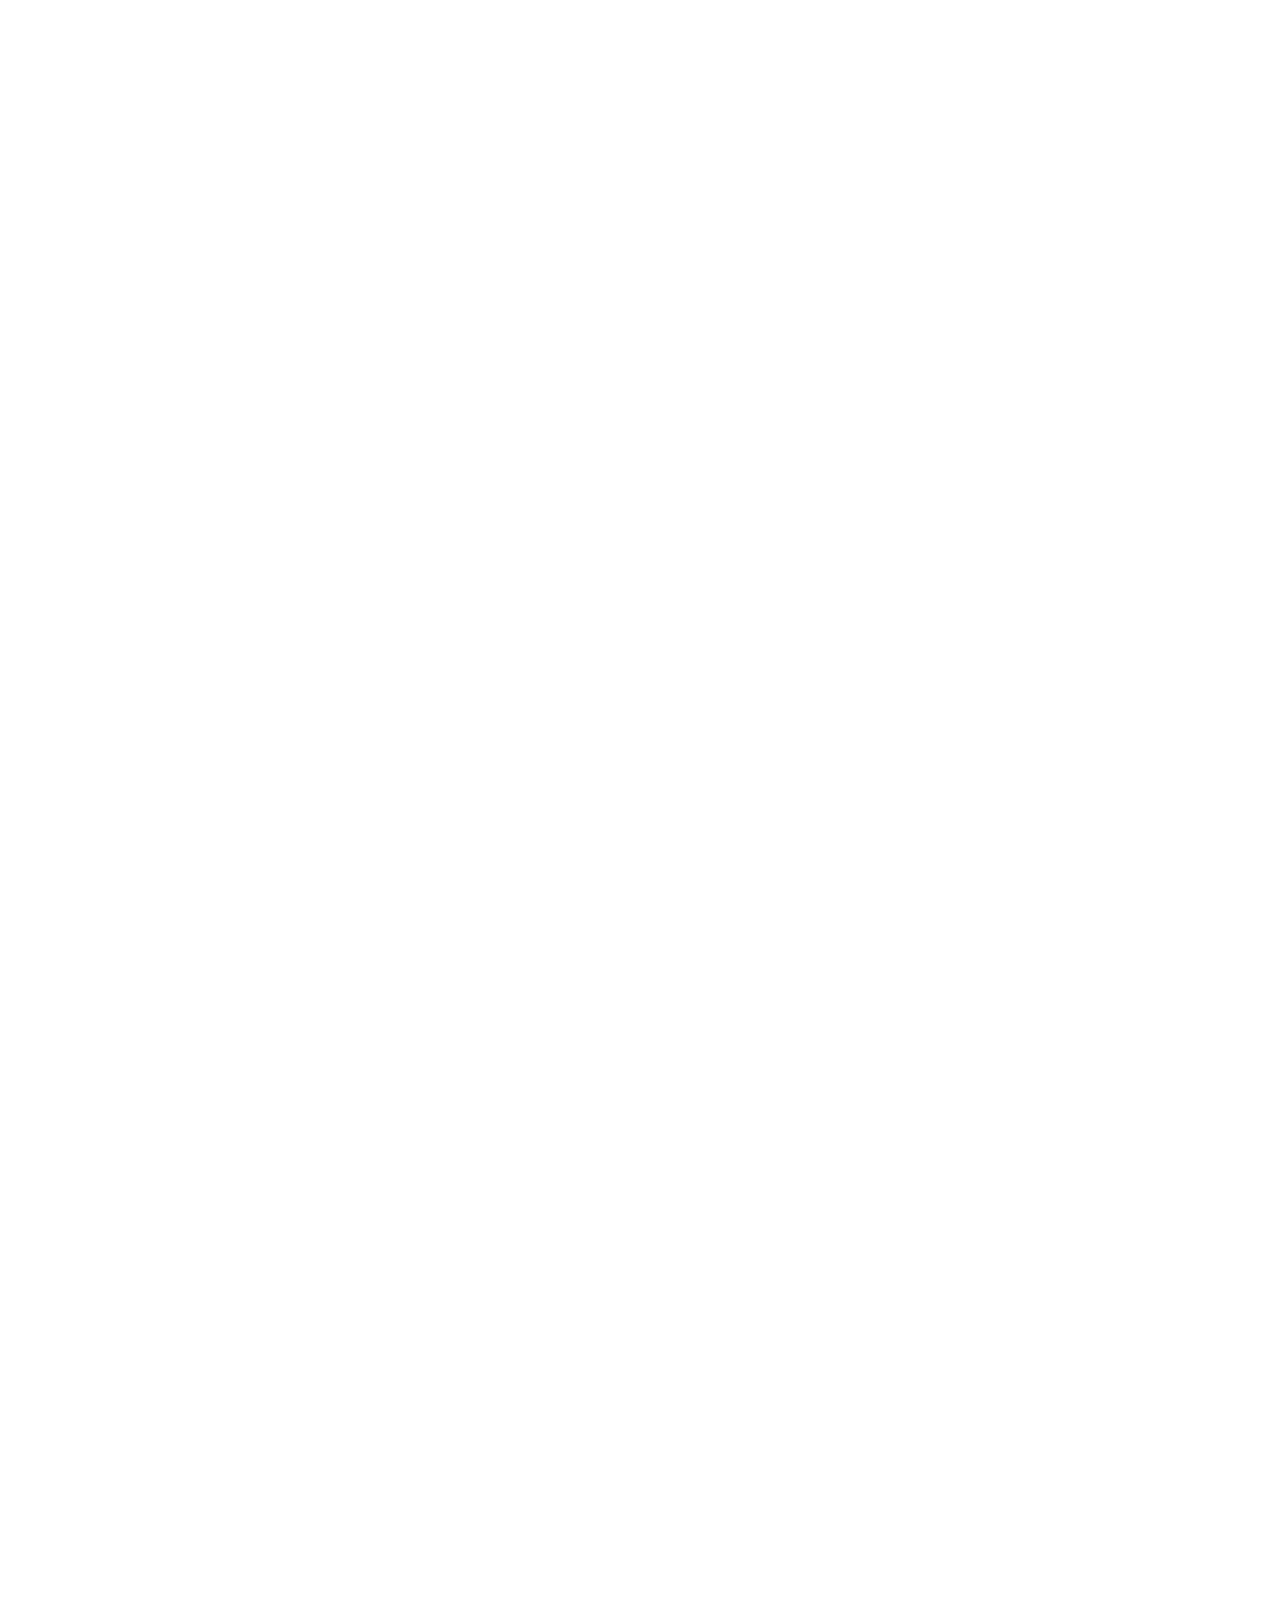
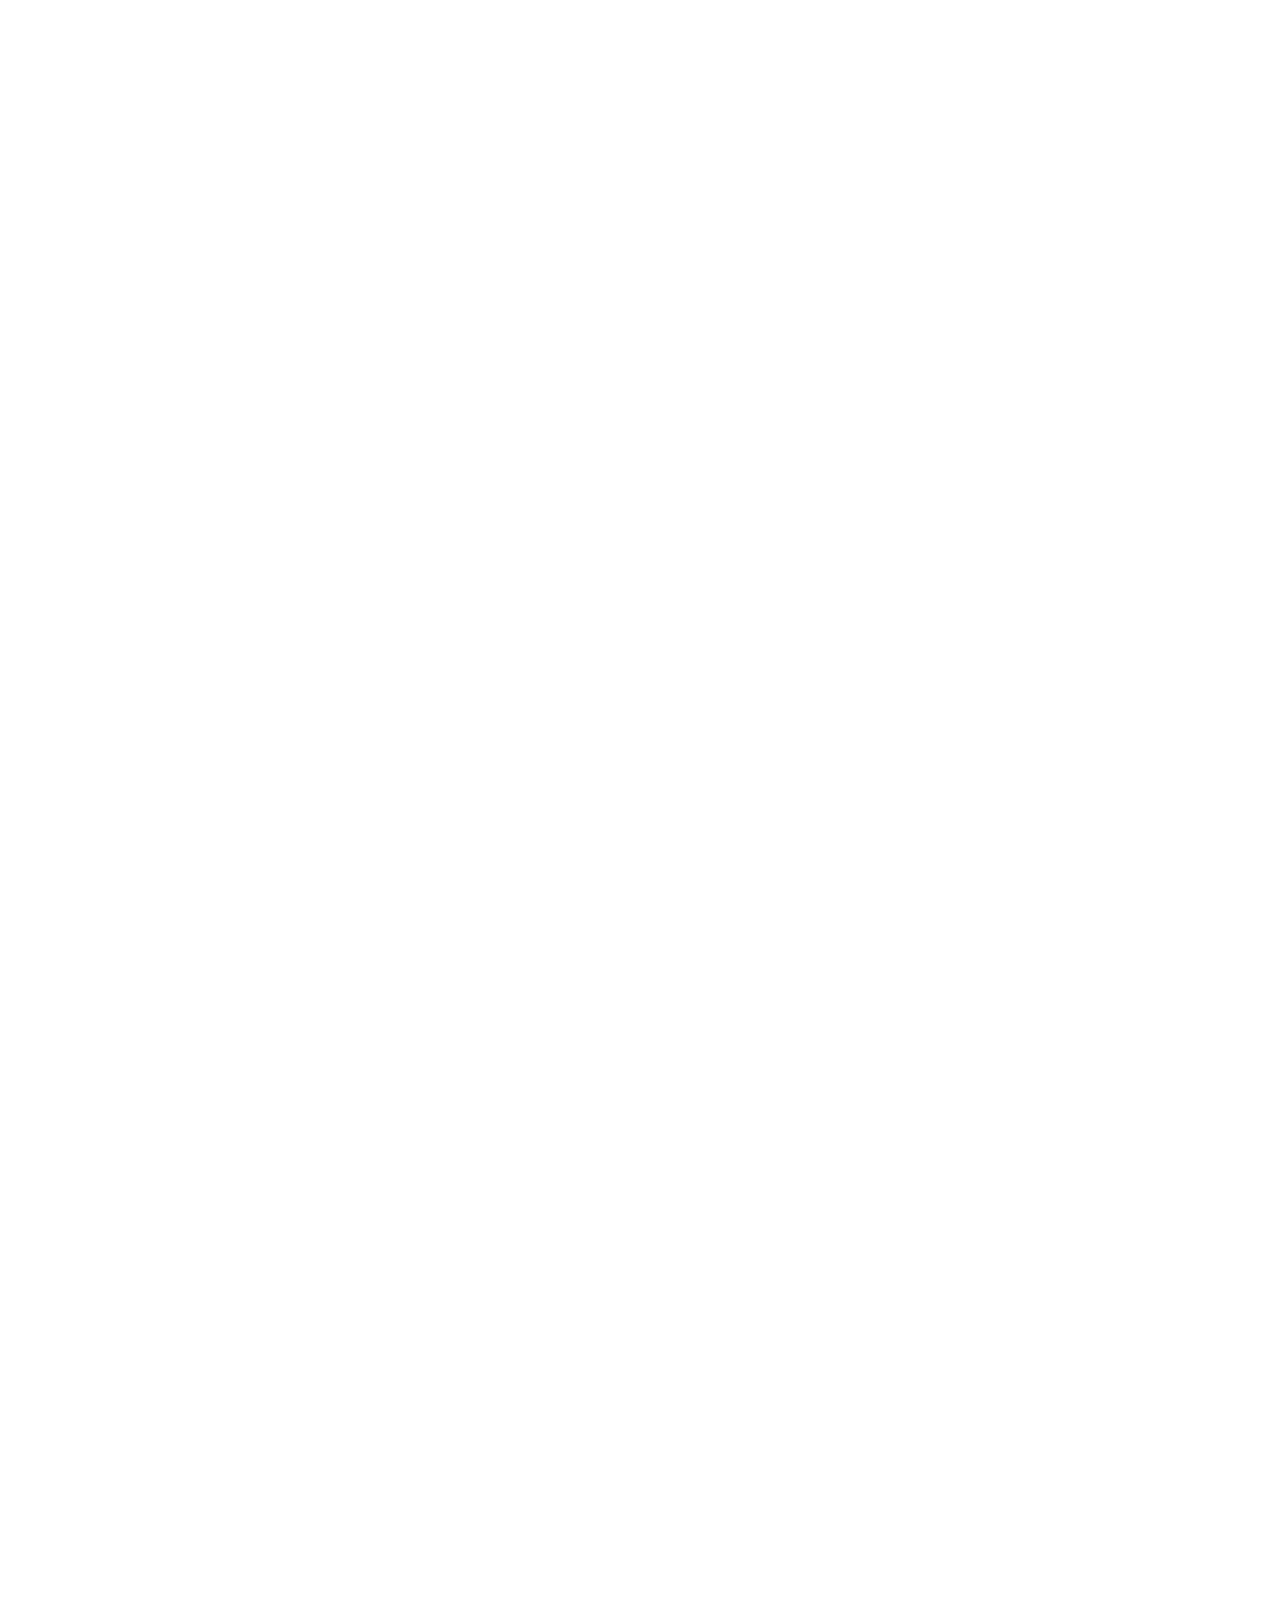
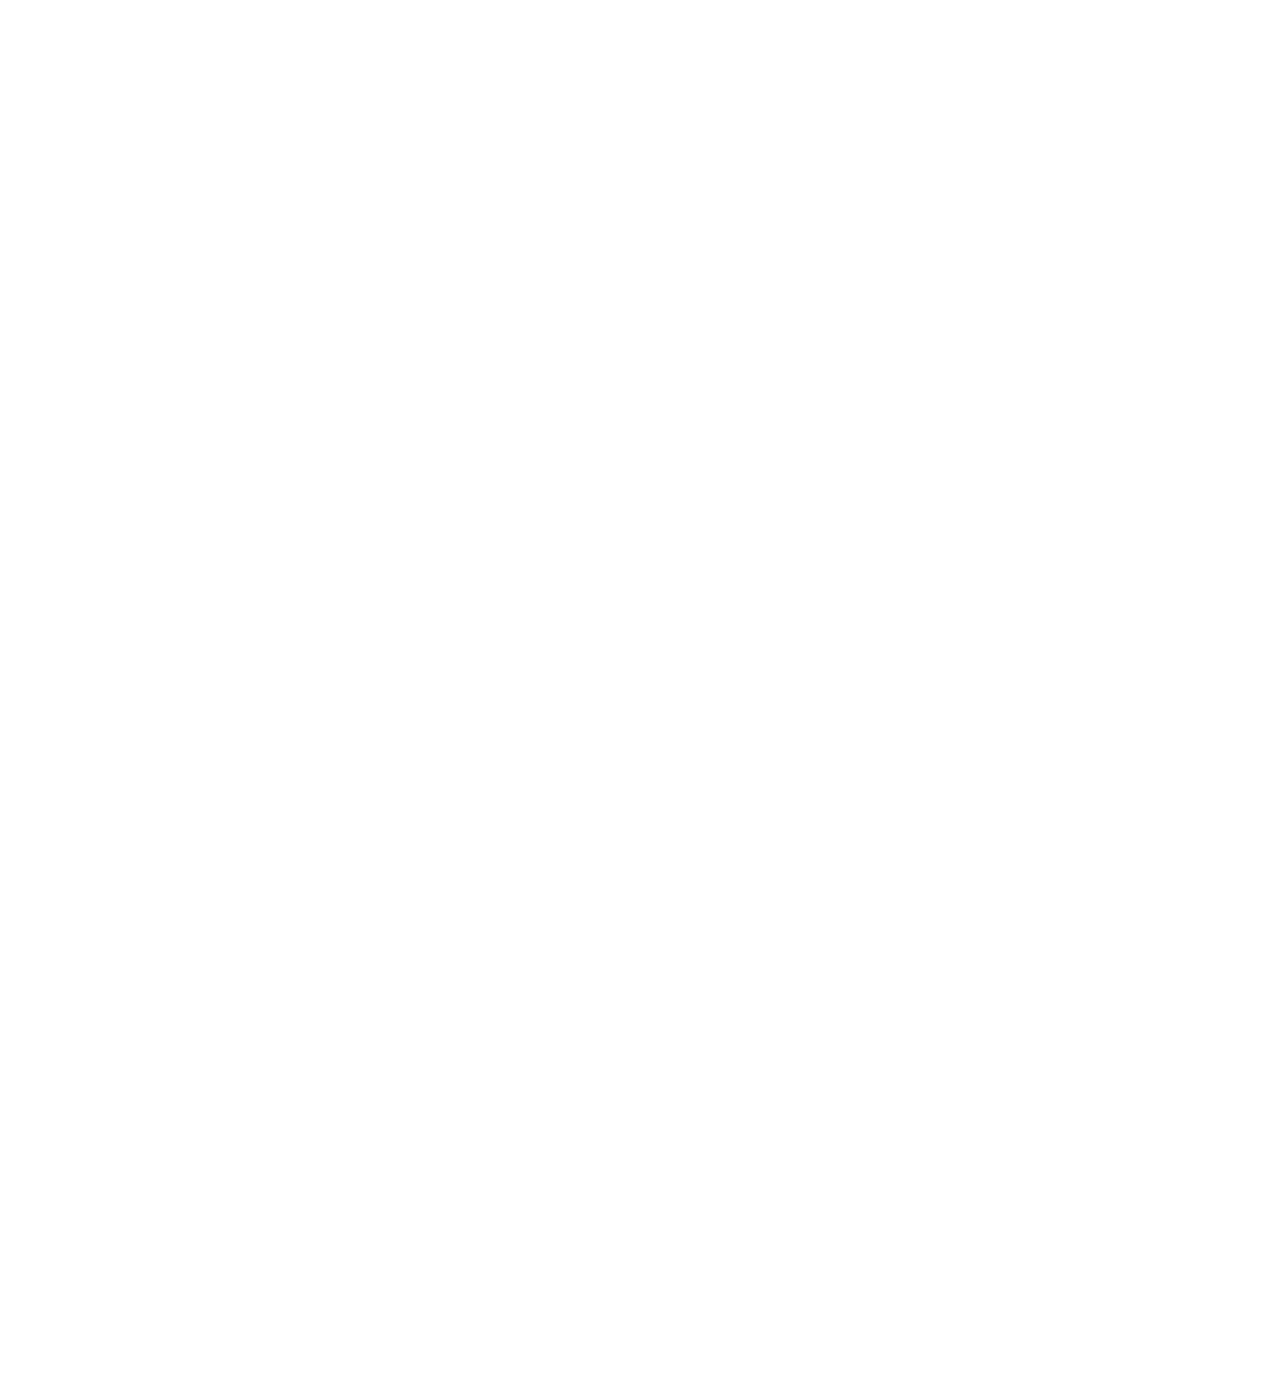
==== commit bef37cf9: "update skills img" ====
--- a/skills.html
+++ b/skills.html
@@ -47,70 +47,98 @@
                                 <p class="overlay-title">覆盖文本-项目名称</p>
                                 <p class="overlay-text">覆盖文本-项目技术</p>
                                 <div class="overlay-bgColor"></div>
-                                <img src="images/pjt_1.jpg" alt="" class="pro-img">
-                            </a>
-                        </div>
-                        <div class="col-md-6 col-sm-6 col-xs-6 col-xxs-12 project to-animate">
-                            <div class="mobile-show">
-                                <p class="mobile-show-title">覆盖文本-项目名称</p>
-                                <p class="mobile-show-text">覆盖文本-项目技术</p>
-                            </div>
-                            <a href="">
-                                <p class="overlay-title">覆盖文本-项目名称</p>
-                                <p class="overlay-text">覆盖文本-项目技术</p>
-                                <div class="overlay-bgColor"></div>
-                                <img src="images/pjt_2.jpg" alt=""  class="pro-img">
-                            </a>
-                        </div>
-                        <div class="col-md-6 col-sm-6 col-xs-6 col-xxs-12 project to-animate">
-                            <a href="">
-                                <p class="overlay-title">覆盖文本-项目名称</p>
-                                <p class="overlay-text">覆盖文本-项目技术</p>
-                                <div class="overlay-bgColor"></div>
-                                <img src="images/pjt_3.jpg" alt=""  class="pro-img">
-                            </a>
-                        </div>
-                        <div class="col-md-6 col-sm-6 col-xs-6 col-xxs-12 project to-animate">
-                            <a href="">
-                                <p class="overlay-title">覆盖文本-项目名称</p>
-                                <p class="overlay-text">覆盖文本-项目技术</p>
-                                <div class="overlay-bgColor"></div>
-                                <img src="images/pjt_4.jpg" alt=""  class="pro-img">
-                            </a>
-                        </div>
-                        <div class="col-md-6 col-sm-6 col-xs-6 col-xxs-12 project to-animate">
-                            <a href="">
-                                <p class="overlay-title">覆盖文本-项目名称</p>
-                                <p class="overlay-text">覆盖文本-项目技术</p>
-                                <div class="overlay-bgColor"></div>
-                                <img src="images/pjt_5.jpg" alt=""  class="pro-img">
-                            </a>
-                        </div>
-                        <div class="col-md-6 col-sm-6 col-xs-6 col-xxs-12 project to-animate">
-                            <a href="">
-                                <p class="overlay-title">覆盖文本-项目名称</p>
-                                <p class="overlay-text">覆盖文本-项目技术</p>
-                                <div class="overlay-bgColor"></div>
-                                <img src="images/pjt_6.jpg" alt=""  class="pro-img">
-                            </a>
-                        </div>
-                        <div class="col-md-6 col-sm-6 col-xs-6 col-xxs-12 project to-animate">
-                            <a href="">
-                                <p class="overlay-title">覆盖文本-项目名称</p>
-                                <p class="overlay-text">覆盖文本-项目技术</p>
-                                <div class="overlay-bgColor"></div>
-                                <img src="images/pjt_7.jpg" alt=""  class="pro-img">
-                            </a>
-                        </div>
-                        <div class="col-md-6 col-sm-6 col-xs-6 col-xxs-12 project to-animate">
-                            <a href="">
-                                <p class="overlay-title">覆盖文本-项目名称</p>
-                                <p class="overlay-text">覆盖文本-项目技术</p>
-                                <div class="overlay-bgColor"></div>
-                                <img src="images/pjt_8.jpg" alt=""  class="pro-img">
-                            </a>
-                        </div>
-                        <div class="col-md-6 col-sm-6 col-xs-6 col-xxs-12 project to-animate">
+                                <img src="images/pjt_1.png" alt="" class="pro-img">
+                            </a>
+                        </div>
+                        <div class="col-md-6 col-sm-6 col-xs-6 col-xxs-12 project to-animate">
+                            <div class="mobile-show">
+                                <p class="mobile-show-title">覆盖文本-项目名称</p>
+                                <p class="mobile-show-text">覆盖文本-项目技术</p>
+                            </div>
+                            <a href="">
+                                <p class="overlay-title">覆盖文本-项目名称</p>
+                                <p class="overlay-text">覆盖文本-项目技术</p>
+                                <div class="overlay-bgColor"></div>
+                                <img src="images/pjt_2.png" alt=""  class="pro-img">
+                            </a>
+                        </div>
+                        <div class="col-md-6 col-sm-6 col-xs-6 col-xxs-12 project to-animate">
+                            <div class="mobile-show">
+                                <p class="mobile-show-title">覆盖文本-项目名称</p>
+                                <p class="mobile-show-text">覆盖文本-项目技术</p>
+                            </div>
+                            <a href="" target="_blank">
+                                <p class="overlay-title">覆盖文本-项目名称</p>
+                                <p class="overlay-text">覆盖文本-项目技术</p>
+                                <div class="overlay-bgColor"></div>
+                                <img src="images/pjt_3.png" alt=""  class="pro-img">
+                            </a>
+                        </div>
+                        <div class="col-md-6 col-sm-6 col-xs-6 col-xxs-12 project to-animate">
+                            <div class="mobile-show">
+                                <p class="mobile-show-title">覆盖文本-项目名称</p>
+                                <p class="mobile-show-text">覆盖文本-项目技术</p>
+                            </div>
+                            <a href="">
+                                <p class="overlay-title">覆盖文本-项目名称</p>
+                                <p class="overlay-text">覆盖文本-项目技术</p>
+                                <div class="overlay-bgColor"></div>
+                                <img src="images/pjt_4.png" alt=""  class="pro-img">
+                            </a>
+                        </div>
+                        <div class="col-md-6 col-sm-6 col-xs-6 col-xxs-12 project to-animate">
+                            <div class="mobile-show">
+                                <p class="mobile-show-title">覆盖文本-项目名称</p>
+                                <p class="mobile-show-text">覆盖文本-项目技术</p>
+                            </div>
+                            <a href="">
+                                <p class="overlay-title">覆盖文本-项目名称</p>
+                                <p class="overlay-text">覆盖文本-项目技术</p>
+                                <div class="overlay-bgColor"></div>
+                                <img src="images/pjt_5.png" alt=""  class="pro-img">
+                            </a>
+                        </div>
+                        <div class="col-md-6 col-sm-6 col-xs-6 col-xxs-12 project to-animate">
+                            <div class="mobile-show">
+                                <p class="mobile-show-title">覆盖文本-项目名称</p>
+                                <p class="mobile-show-text">覆盖文本-项目技术</p>
+                            </div>
+                            <a href="">
+                                <p class="overlay-title">覆盖文本-项目名称</p>
+                                <p class="overlay-text">覆盖文本-项目技术</p>
+                                <div class="overlay-bgColor"></div>
+                                <img src="images/pjt_6.png" alt=""  class="pro-img">
+                            </a>
+                        </div>
+                        <div class="col-md-6 col-sm-6 col-xs-6 col-xxs-12 project to-animate">
+                            <div class="mobile-show">
+                                <p class="mobile-show-title">覆盖文本-项目名称</p>
+                                <p class="mobile-show-text">覆盖文本-项目技术</p>
+                            </div>
+                            <a href="">
+                                <p class="overlay-title">覆盖文本-项目名称</p>
+                                <p class="overlay-text">覆盖文本-项目技术</p>
+                                <div class="overlay-bgColor"></div>
+                                <img src="images/pjt_7.png" alt=""  class="pro-img">
+                            </a>
+                        </div>
+                        <div class="col-md-6 col-sm-6 col-xs-6 col-xxs-12 project to-animate">
+                            <div class="mobile-show">
+                                <p class="mobile-show-title">覆盖文本-项目名称</p>
+                                <p class="mobile-show-text">覆盖文本-项目技术</p>
+                            </div>
+                            <a href="">
+                                <p class="overlay-title">覆盖文本-项目名称</p>
+                                <p class="overlay-text">覆盖文本-项目技术</p>
+                                <div class="overlay-bgColor"></div>
+                                <img src="images/pjt_8.png" alt=""  class="pro-img">
+                            </a>
+                        </div>
+                        <div class="col-md-6 col-sm-6 col-xs-6 col-xxs-12 project to-animate">
+                            <div class="mobile-show">
+                                <p class="mobile-show-title">覆盖文本-项目名称</p>
+                                <p class="mobile-show-text">覆盖文本-项目技术</p>
+                            </div>
                             <a href="">
                                 <p class="overlay-title">覆盖文本-项目名称</p>
                                 <p class="overlay-text">覆盖文本-项目技术</p>
@@ -119,22 +147,34 @@
                             </a>
                         </div>
                         <div class="col-md-6 col-sm-6 col-xs-6 col-xxs-12 project to-animate">
-                            <a href="">
-                                <p class="overlay-title">覆盖文本-项目名称</p>
-                                <p class="overlay-text">覆盖文本-项目技术</p>
-                                <div class="overlay-bgColor"></div>
-                                <img src="images/pjt_10.jpg" alt=""  class="pro-img">
-                            </a>
-                        </div>
-                        <div class="col-md-6 col-sm-6 col-xs-6 col-xxs-12 project to-animate">
-                            <a href="">
-                                <p class="overlay-title">覆盖文本-项目名称</p>
-                                <p class="overlay-text">覆盖文本-项目技术</p>
-                                <div class="overlay-bgColor"></div>
-                                <img src="images/pjt_11.jpg" alt=""  class="pro-img">
-                            </a>
-                        </div>
-                        <div class="col-md-6 col-sm-6 col-xs-6 col-xxs-12 project to-animate">
+                            <div class="mobile-show">
+                                <p class="mobile-show-title">覆盖文本-项目名称</p>
+                                <p class="mobile-show-text">覆盖文本-项目技术</p>
+                            </div>
+                            <a href="">
+                                <p class="overlay-title">覆盖文本-项目名称</p>
+                                <p class="overlay-text">覆盖文本-项目技术</p>
+                                <div class="overlay-bgColor"></div>
+                                <img src="images/pjt_10.png" alt=""  class="pro-img">
+                            </a>
+                        </div>
+                        <div class="col-md-6 col-sm-6 col-xs-6 col-xxs-12 project to-animate">
+                            <div class="mobile-show">
+                                <p class="mobile-show-title">覆盖文本-项目名称</p>
+                                <p class="mobile-show-text">覆盖文本-项目技术</p>
+                            </div>
+                            <a href="">
+                                <p class="overlay-title">覆盖文本-项目名称</p>
+                                <p class="overlay-text">覆盖文本-项目技术</p>
+                                <div class="overlay-bgColor"></div>
+                                <img src="images/pjt_11.png" alt=""  class="pro-img">
+                            </a>
+                        </div>
+                        <div class="col-md-6 col-sm-6 col-xs-6 col-xxs-12 project to-animate">
+                            <div class="mobile-show">
+                                <p class="mobile-show-title">覆盖文本-项目名称</p>
+                                <p class="mobile-show-text">覆盖文本-项目技术</p>
+                            </div>
                             <a href="">
                                 <p class="overlay-title">覆盖文本-项目名称</p>
                                 <p class="overlay-text">覆盖文本-项目技术</p>
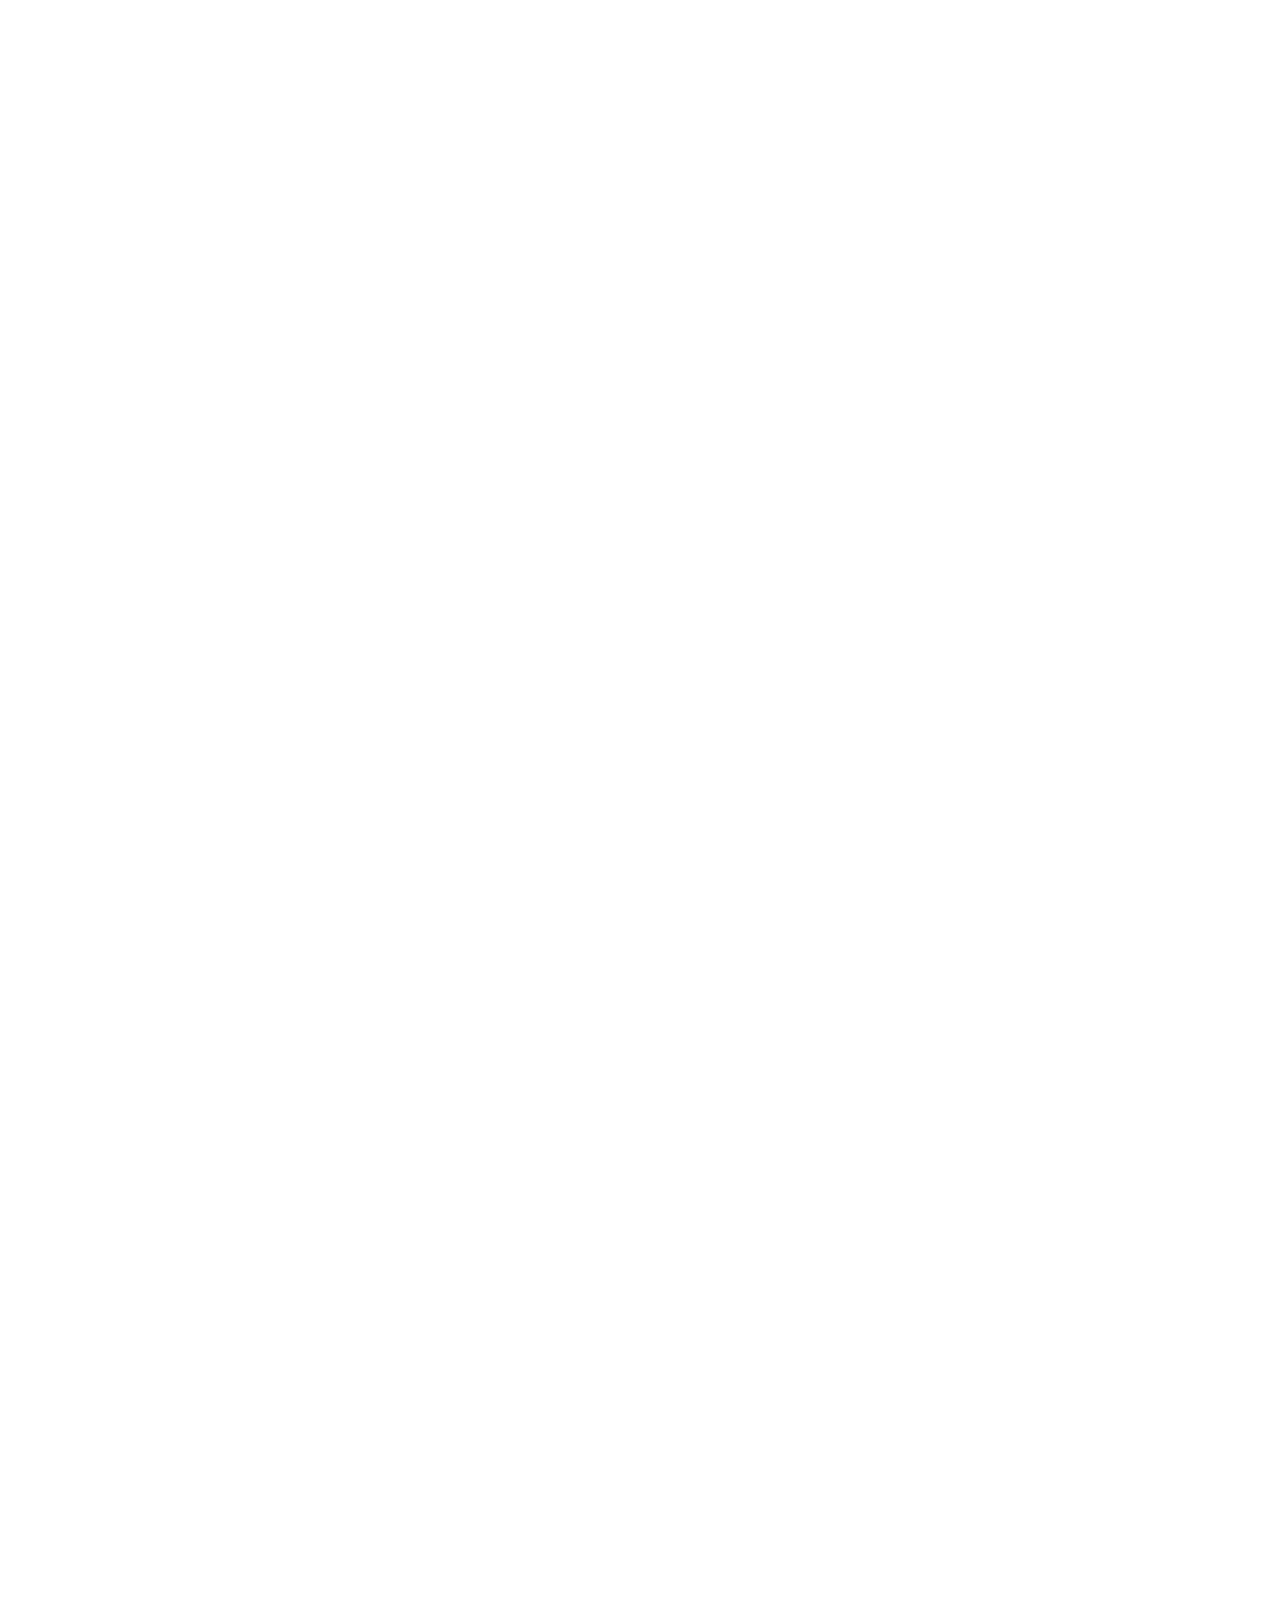
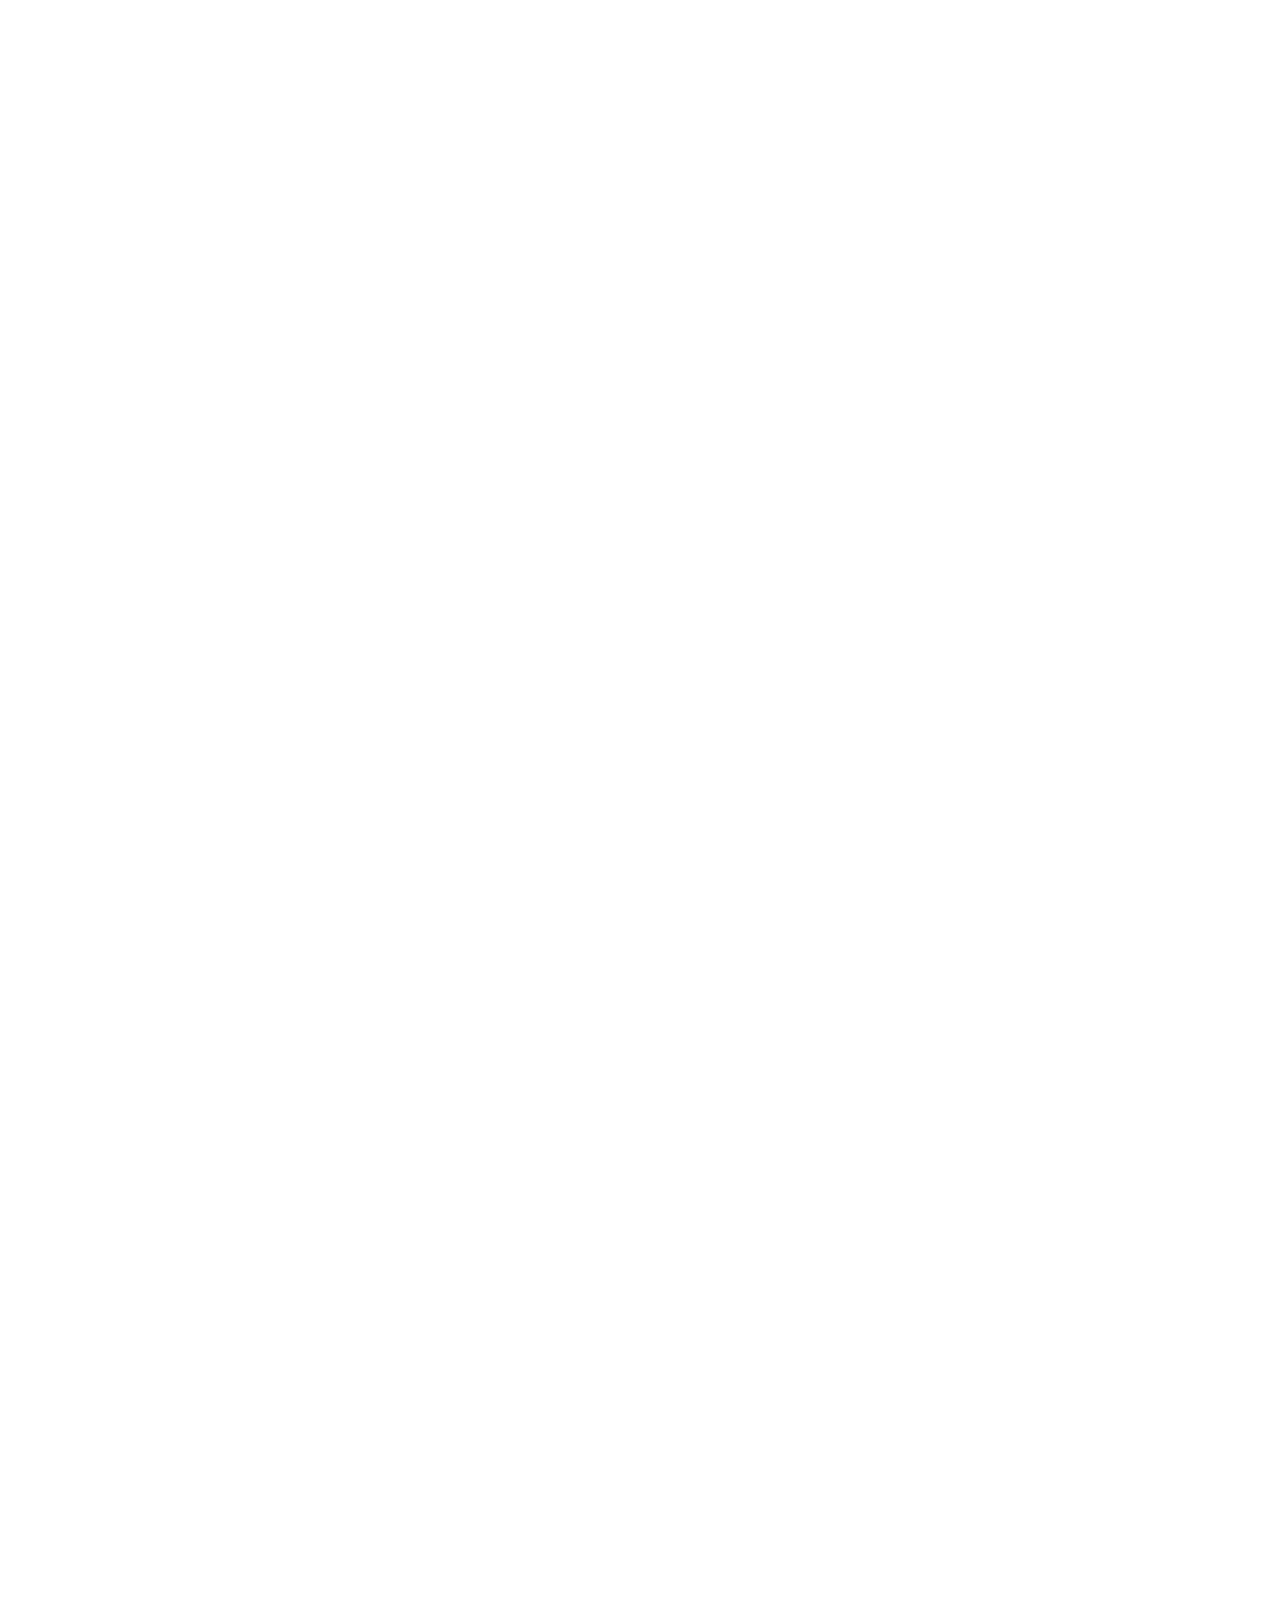
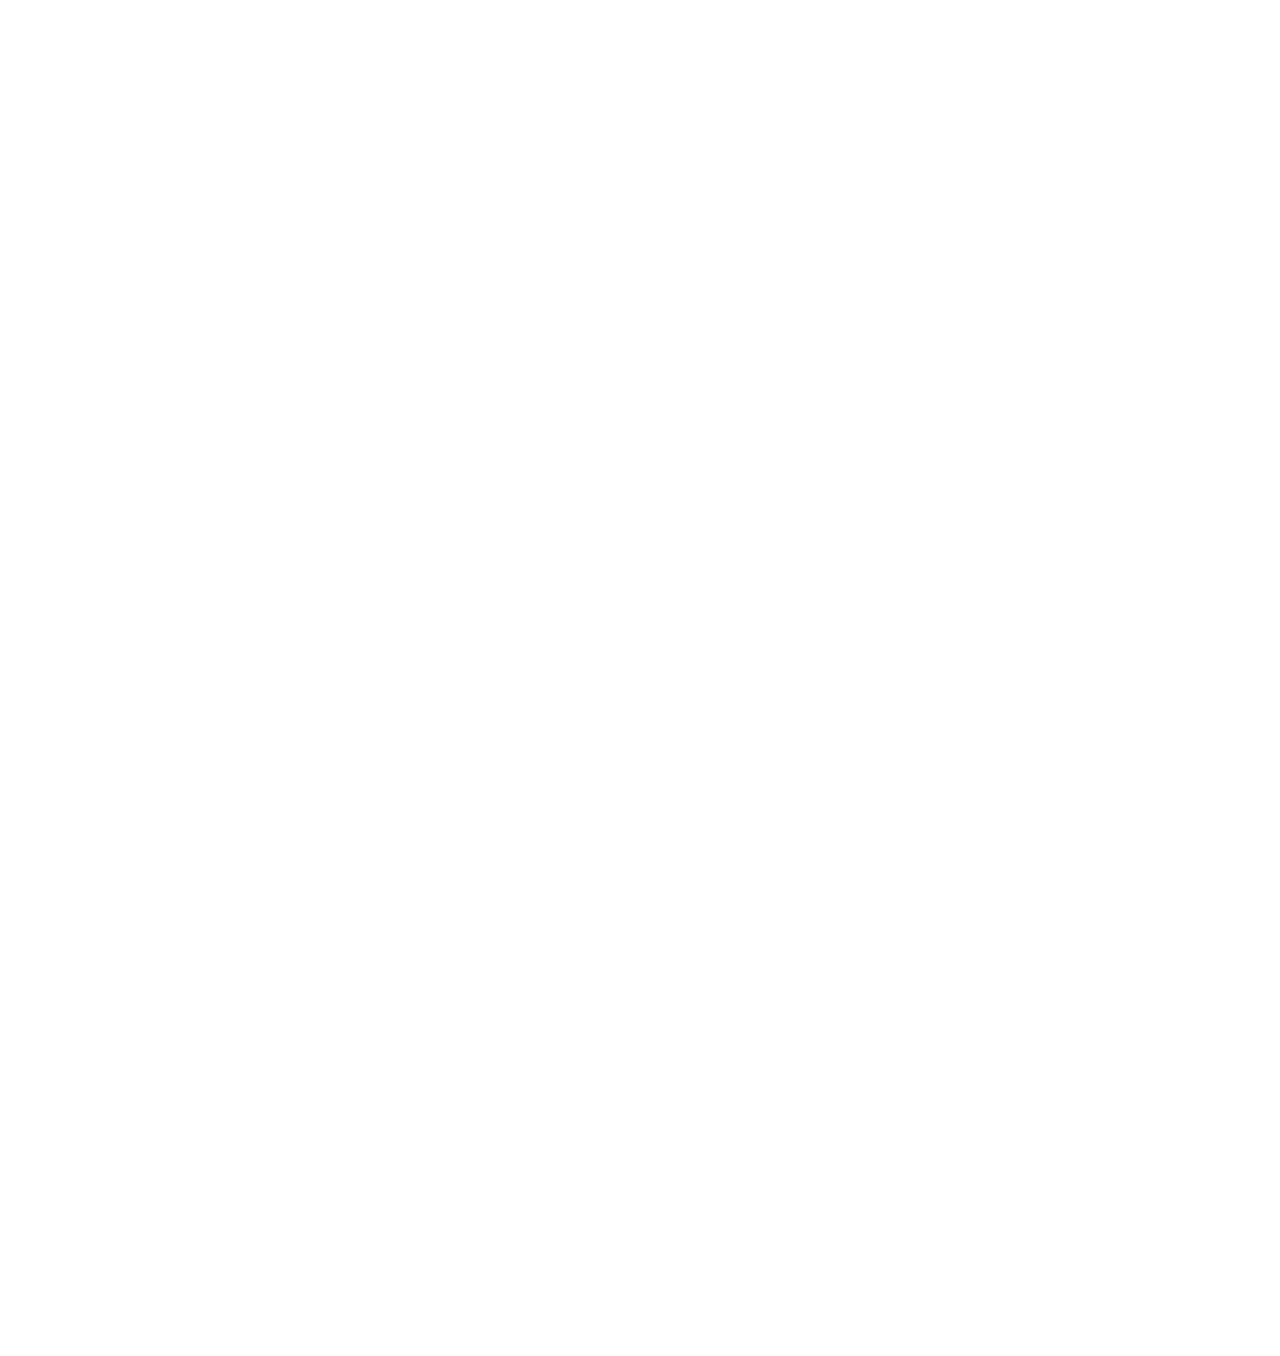
==== commit ed2c0c2f: "add demos url" ====
--- a/skills.html
+++ b/skills.html
@@ -34,10 +34,128 @@
                         我的项目
                         <span></span>
                     </h2>
-                    <p class="to-animate">主要涉及。。。</p>
+                    <!--<p class="to-animate">主要涉及。。。</p>-->
                 </div>
                 <div class="col-md-8 col-md-push-1">
                     <div class="row">
+                        <!-- honeymoon -->
+                        <div class="col-md-6 col-sm-6 col-xs-6 col-xxs-12 project to-animate">
+                            <div class="mobile-show">
+                                <p class="mobile-show-title">移动端 - 仿站（某旅游网站）</p>
+                                <p class="mobile-show-text">Zepto.js + SUI Mobil</p>
+                            </div>
+                            <a href="http://honeymoon.ricefur.cn" target="_blank">
+                                <p class="overlay-title">移动端 - 仿站（某旅游网站）</p>
+                                <p class="overlay-text">Zepto.js + SUI Mobil</p>
+                                <div class="overlay-bgColor"></div>
+                                <img src="images/pjt_1.png" alt="" class="pro-img">
+                            </a>
+                        </div>
+                        <!-- 多个渐变轮播 -->
+                        <div class="col-md-6 col-sm-6 col-xs-6 col-xxs-12 project to-animate">
+                            <div class="mobile-show">
+                                <p class="mobile-show-title">多个渐变轮播</p>
+                                <p class="mobile-show-text">jQuery 同一个页面上显示3个轮播</p>
+                            </div>
+                            <a href="http://demos.ricefur.cn/carousel-s-fade/carousels-fade.html" target="_blank">
+                                <p class="overlay-title">多个渐变轮播</p>
+                                <p class="overlay-text">jQuery 图片渐入渐出，同一个页面上显示3个轮播</p>
+                                <div class="overlay-bgColor"></div>
+                                <img src="images/pjt_2.png" alt=""  class="pro-img">
+                            </a>
+                        </div>
+                        <!-- 无限循环轮播 改变DOM-->
+                        <div class="col-md-6 col-sm-6 col-xs-6 col-xxs-12 project to-animate">
+                            <div class="mobile-show">
+                                <p class="mobile-show-title">无限循环轮播</p>
+                                <p class="mobile-show-text">jQuery 改变DOM顺序实现连续滚动</p>
+                            </div>
+                            <a href="http://demos.ricefur.cn/carousel-slide-dom/carousel-slide-dom.html" target="_blank">
+                                <p class="overlay-title">无限循环轮播</p>
+                                <p class="overlay-text">jQuery 改变DOM顺序实现连续滚动</p>
+                                <div class="overlay-bgColor"></div>
+                                <img src="images/pjt_3.png" alt=""  class="pro-img">
+                            </a>
+                        </div>
+                        <!-- 无限循环轮播 不改变DOM -->
+                        <div class="col-md-6 col-sm-6 col-xs-6 col-xxs-12 project to-animate">
+                            <div class="mobile-show">
+                                <p class="mobile-show-title">无限循环轮播</p>
+                                <p class="mobile-show-text">jQuery 不改变DOM顺序实现连续滚动</p>
+                            </div>
+                            <a href="" target="_blank">
+                                <p class="overlay-title">无限循环轮播</p>
+                                <p class="overlay-text">jQuery 不改变DOM顺序实现连续滚动</p>
+                                <div class="overlay-bgColor"></div>
+                                <img src="images/pjt_4.png" alt=""  class="pro-img">
+                            </a>
+                        </div>
+                        <!-- 全屏轮播 -->
+                        <div class="col-md-6 col-sm-6 col-xs-6 col-xxs-12 project to-animate">
+                            <div class="mobile-show">
+                                <p class="mobile-show-title">全屏轮播</p>
+                                <p class="mobile-show-text">jQuery 全屏播放</p>
+                            </div>
+                            <a href="" target="_blank">
+                                <p class="overlay-title">全屏轮播</p>
+                                <p class="overlay-text">jQuery 全屏播放</p>
+                                <div class="overlay-bgColor"></div>
+                                <img src="images/pjt_5.png" alt=""  class="pro-img">
+                            </a>
+                        </div>
+                        <!-- 懒加载 ajax -->
+                        <div class="col-md-6 col-sm-6 col-xs-6 col-xxs-12 project to-animate">
+                            <div class="mobile-show">
+                                <p class="mobile-show-title">懒加载</p>
+                                <p class="mobile-show-text">jQuery Ajax 实现lazyload</p>
+                            </div>
+                            <a href="skills.html" target="_blank">
+                                <p class="overlay-title">懒加载</p>
+                                <p class="overlay-text">jQuery Ajax 实现lazyload</p>
+                                <div class="overlay-bgColor"></div>
+                                <img src="images/pjt_6.png" alt=""  class="pro-img">
+                            </a>
+                        </div>
+                        <!-- 无限加载 -->
+                        <div class="col-md-6 col-sm-6 col-xs-6 col-xxs-12 project to-animate">
+                            <div class="mobile-show">
+                                <p class="mobile-show-title">无限滚动</p>
+                                <p class="mobile-show-text">jQuary Ajax 实现无限滚动加载</p>
+                            </div>
+                            <a href="">
+                                <p class="overlay-title">无限滚动</p>
+                                <p class="overlay-text">jQuary Ajax 实现无限滚动加载</p>
+                                <div class="overlay-bgColor"></div>
+                                <img src="images/pjt_7.png" alt="" class="pro-img">
+                            </a>
+                        </div>
+                        <!-- 登录 注册 -->
+                        <div class="col-md-6 col-sm-6 col-xs-6 col-xxs-12 project to-animate">
+                            <div class="mobile-show">
+                                <p class="mobile-show-title">登录注册</p>
+                                <p class="mobile-show-text">Ajax 验证用户名、密码实现登录注册</p>
+                            </div>
+                            <a href="">
+                                <p class="overlay-title">登录注册</p>
+                                <p class="overlay-text">Ajax 验证用户名、密码实现登录注册</p>
+                                <div class="overlay-bgColor"></div>
+                                <img src="images/pjt_8.png" alt=""  class="pro-img">
+                            </a>
+                        </div>
+                        <!-- stickup -->
+                        <div class="col-md-6 col-sm-6 col-xs-6 col-xxs-12 project to-animate">
+                            <div class="mobile-show">
+                                <p class="mobile-show-title">sticup</p>
+                                <p class="mobile-show-text">jQuery 页面滚动时，任一sidebar碰到窗口顶部会固定在顶部</p>
+                            </div>
+                            <a href="" target="_blank">
+                                <p class="overlay-title">sticup</p>
+                                <p class="overlay-text">jQuery 页面滚动时，任一sidebar碰到窗口顶部会固定在顶部</p>
+                                <div class="overlay-bgColor"></div>
+                                <img src="images/pjt_9.jpg" alt=""  class="pro-img">
+                            </a>
+                        </div>
+                        <!-- tab切换 -->
                         <div class="col-md-6 col-sm-6 col-xs-6 col-xxs-12 project to-animate">
                             <div class="mobile-show">
                                 <p class="mobile-show-title">覆盖文本-项目名称</p>
@@ -47,9 +165,10 @@
                                 <p class="overlay-title">覆盖文本-项目名称</p>
                                 <p class="overlay-text">覆盖文本-项目技术</p>
                                 <div class="overlay-bgColor"></div>
-                                <img src="images/pjt_1.png" alt="" class="pro-img">
-                            </a>
-                        </div>
+                                <img src="images/pjt_10.png" alt=""  class="pro-img">
+                            </a>
+                        </div>
+                        <!-- 瀑布流 -->
                         <div class="col-md-6 col-sm-6 col-xs-6 col-xxs-12 project to-animate">
                             <div class="mobile-show">
                                 <p class="mobile-show-title">覆盖文本-项目名称</p>
@@ -59,125 +178,18 @@
                                 <p class="overlay-title">覆盖文本-项目名称</p>
                                 <p class="overlay-text">覆盖文本-项目技术</p>
                                 <div class="overlay-bgColor"></div>
-                                <img src="images/pjt_2.png" alt=""  class="pro-img">
-                            </a>
-                        </div>
-                        <div class="col-md-6 col-sm-6 col-xs-6 col-xxs-12 project to-animate">
-                            <div class="mobile-show">
-                                <p class="mobile-show-title">覆盖文本-项目名称</p>
-                                <p class="mobile-show-text">覆盖文本-项目技术</p>
-                            </div>
-                            <a href="" target="_blank">
-                                <p class="overlay-title">覆盖文本-项目名称</p>
-                                <p class="overlay-text">覆盖文本-项目技术</p>
-                                <div class="overlay-bgColor"></div>
-                                <img src="images/pjt_3.png" alt=""  class="pro-img">
-                            </a>
-                        </div>
-                        <div class="col-md-6 col-sm-6 col-xs-6 col-xxs-12 project to-animate">
-                            <div class="mobile-show">
-                                <p class="mobile-show-title">覆盖文本-项目名称</p>
-                                <p class="mobile-show-text">覆盖文本-项目技术</p>
-                            </div>
-                            <a href="">
-                                <p class="overlay-title">覆盖文本-项目名称</p>
-                                <p class="overlay-text">覆盖文本-项目技术</p>
-                                <div class="overlay-bgColor"></div>
-                                <img src="images/pjt_4.png" alt=""  class="pro-img">
-                            </a>
-                        </div>
-                        <div class="col-md-6 col-sm-6 col-xs-6 col-xxs-12 project to-animate">
-                            <div class="mobile-show">
-                                <p class="mobile-show-title">覆盖文本-项目名称</p>
-                                <p class="mobile-show-text">覆盖文本-项目技术</p>
-                            </div>
-                            <a href="">
-                                <p class="overlay-title">覆盖文本-项目名称</p>
-                                <p class="overlay-text">覆盖文本-项目技术</p>
-                                <div class="overlay-bgColor"></div>
-                                <img src="images/pjt_5.png" alt=""  class="pro-img">
-                            </a>
-                        </div>
-                        <div class="col-md-6 col-sm-6 col-xs-6 col-xxs-12 project to-animate">
-                            <div class="mobile-show">
-                                <p class="mobile-show-title">覆盖文本-项目名称</p>
-                                <p class="mobile-show-text">覆盖文本-项目技术</p>
-                            </div>
-                            <a href="">
-                                <p class="overlay-title">覆盖文本-项目名称</p>
-                                <p class="overlay-text">覆盖文本-项目技术</p>
-                                <div class="overlay-bgColor"></div>
-                                <img src="images/pjt_6.png" alt=""  class="pro-img">
-                            </a>
-                        </div>
-                        <div class="col-md-6 col-sm-6 col-xs-6 col-xxs-12 project to-animate">
-                            <div class="mobile-show">
-                                <p class="mobile-show-title">覆盖文本-项目名称</p>
-                                <p class="mobile-show-text">覆盖文本-项目技术</p>
-                            </div>
-                            <a href="">
-                                <p class="overlay-title">覆盖文本-项目名称</p>
-                                <p class="overlay-text">覆盖文本-项目技术</p>
-                                <div class="overlay-bgColor"></div>
-                                <img src="images/pjt_7.png" alt=""  class="pro-img">
-                            </a>
-                        </div>
-                        <div class="col-md-6 col-sm-6 col-xs-6 col-xxs-12 project to-animate">
-                            <div class="mobile-show">
-                                <p class="mobile-show-title">覆盖文本-项目名称</p>
-                                <p class="mobile-show-text">覆盖文本-项目技术</p>
-                            </div>
-                            <a href="">
-                                <p class="overlay-title">覆盖文本-项目名称</p>
-                                <p class="overlay-text">覆盖文本-项目技术</p>
-                                <div class="overlay-bgColor"></div>
-                                <img src="images/pjt_8.png" alt=""  class="pro-img">
-                            </a>
-                        </div>
-                        <div class="col-md-6 col-sm-6 col-xs-6 col-xxs-12 project to-animate">
-                            <div class="mobile-show">
-                                <p class="mobile-show-title">覆盖文本-项目名称</p>
-                                <p class="mobile-show-text">覆盖文本-项目技术</p>
-                            </div>
-                            <a href="">
-                                <p class="overlay-title">覆盖文本-项目名称</p>
-                                <p class="overlay-text">覆盖文本-项目技术</p>
-                                <div class="overlay-bgColor"></div>
-                                <img src="images/pjt_9.jpg" alt=""  class="pro-img">
-                            </a>
-                        </div>
-                        <div class="col-md-6 col-sm-6 col-xs-6 col-xxs-12 project to-animate">
-                            <div class="mobile-show">
-                                <p class="mobile-show-title">覆盖文本-项目名称</p>
-                                <p class="mobile-show-text">覆盖文本-项目技术</p>
-                            </div>
-                            <a href="">
-                                <p class="overlay-title">覆盖文本-项目名称</p>
-                                <p class="overlay-text">覆盖文本-项目技术</p>
-                                <div class="overlay-bgColor"></div>
-                                <img src="images/pjt_10.png" alt=""  class="pro-img">
-                            </a>
-                        </div>
-                        <div class="col-md-6 col-sm-6 col-xs-6 col-xxs-12 project to-animate">
-                            <div class="mobile-show">
-                                <p class="mobile-show-title">覆盖文本-项目名称</p>
-                                <p class="mobile-show-text">覆盖文本-项目技术</p>
-                            </div>
-                            <a href="">
-                                <p class="overlay-title">覆盖文本-项目名称</p>
-                                <p class="overlay-text">覆盖文本-项目技术</p>
-                                <div class="overlay-bgColor"></div>
                                 <img src="images/pjt_11.png" alt=""  class="pro-img">
                             </a>
                         </div>
-                        <div class="col-md-6 col-sm-6 col-xs-6 col-xxs-12 project to-animate">
-                            <div class="mobile-show">
-                                <p class="mobile-show-title">覆盖文本-项目名称</p>
-                                <p class="mobile-show-text">覆盖文本-项目技术</p>
-                            </div>
-                            <a href="">
-                                <p class="overlay-title">覆盖文本-项目名称</p>
-                                <p class="overlay-text">覆盖文本-项目技术</p>
+                        <!-- calendar -->
+                        <div class="col-md-6 col-sm-6 col-xs-6 col-xxs-12 project to-animate">
+                            <div class="mobile-show">
+                                <p class="mobile-show-title">日历</p>
+                                <p class="mobile-show-text">日历</p>
+                            </div>
+                            <a href="">
+                                <p class="overlay-title">覆日历</p>
+                                <p class="overlay-text">日历</p>
                                 <div class="overlay-bgColor"></div>
                                 <img src="images/pjt_12.jpg" alt=""  class="pro-img">
                             </a>
@@ -189,55 +201,55 @@
     </section>
 
     <script src="http://static.ricefur.cn/static/resume/js/jquery.min.js"></script>
-<script src="http://static.ricefur.cn/static/resume/js/jquery.easing.1.3.js"></script>
+    <script src="http://static.ricefur.cn/static/resume/js/jquery.easing.1.3.js"></script>
     <script src="http://static.ricefur.cn/static/resume/js/jquery.waypoints.min.js"></script>
-	
+
     <script>
-    $(function(){
-        //projectHover
-        var projectHover = function(){
-            $('div.project a').mouseenter(function(){
-                $(this).find('.overlay-bgColor').stop().animate({
-                    opacity: .8
-                }, 400 );
-                $(this).find('p').stop().animate({
-                    opacity: 1
-                }, 400 );
-
-            }).mouseleave(function(){
-                $(this).find('.overlay-bgColor, p').stop().animate({
-                    opacity: 0
-                }, 400 );
-            });
-        }
-
-        //Animate projects
-        var animateProjects = function(){
-            if( $("#projects").length > 0 ){
-                $("#projects .to-animate").each(function(index){
-                    var el = $(this);
-                    setTimeout(function(){
-                        el.addClass("fadeInUp animated");
-                    },index*200,'easeInOutExpo')
-                })
+        $(function(){
+            //projectHover
+            var projectHover = function(){
+                $('div.project a').mouseenter(function(){
+                    $(this).find('.overlay-bgColor').stop().animate({
+                        opacity: .8
+                    }, 400 );
+                    $(this).find('p').stop().animate({
+                        opacity: 1
+                    }, 400 );
+
+                }).mouseleave(function(){
+                    $(this).find('.overlay-bgColor, p').stop().animate({
+                        opacity: 0
+                    }, 400 );
+                });
             }
-        }
-
-        var projectsWayPoint = function() {
-            if ($('#projects').length > 0 ) {
-                $('#projects').waypoint( function( direction ) {
-                    if( direction === 'down' && !$(this).hasClass('animated') ) {
-                        setTimeout( animateProjects , 200);
-                        $(this).addClass('animated');
-                    }
-                } , { offset: '90%' } );
+
+            //Animate projects
+            var animateProjects = function(){
+                if( $("#projects").length > 0 ){
+                    $("#projects .to-animate").each(function(index){
+                        var el = $(this);
+                        setTimeout(function(){
+                            el.addClass("fadeInUp animated");
+                        },index*200,'easeInOutExpo')
+                    })
+                }
             }
-        };
-
-        projectHover();
-        animateProjects();
-        projectsWayPoint();
-    });
+
+            var projectsWayPoint = function() {
+                if ($('#projects').length > 0 ) {
+                    $('#projects').waypoint( function( direction ) {
+                        if( direction === 'down' && !$(this).hasClass('animated') ) {
+                            setTimeout( animateProjects , 200);
+                            $(this).addClass('animated');
+                        }
+                    } , { offset: '90%' } );
+                }
+            };
+
+            projectHover();
+            animateProjects();
+            projectsWayPoint();
+        });
     </script>
 </body>
-</html>+</html>
